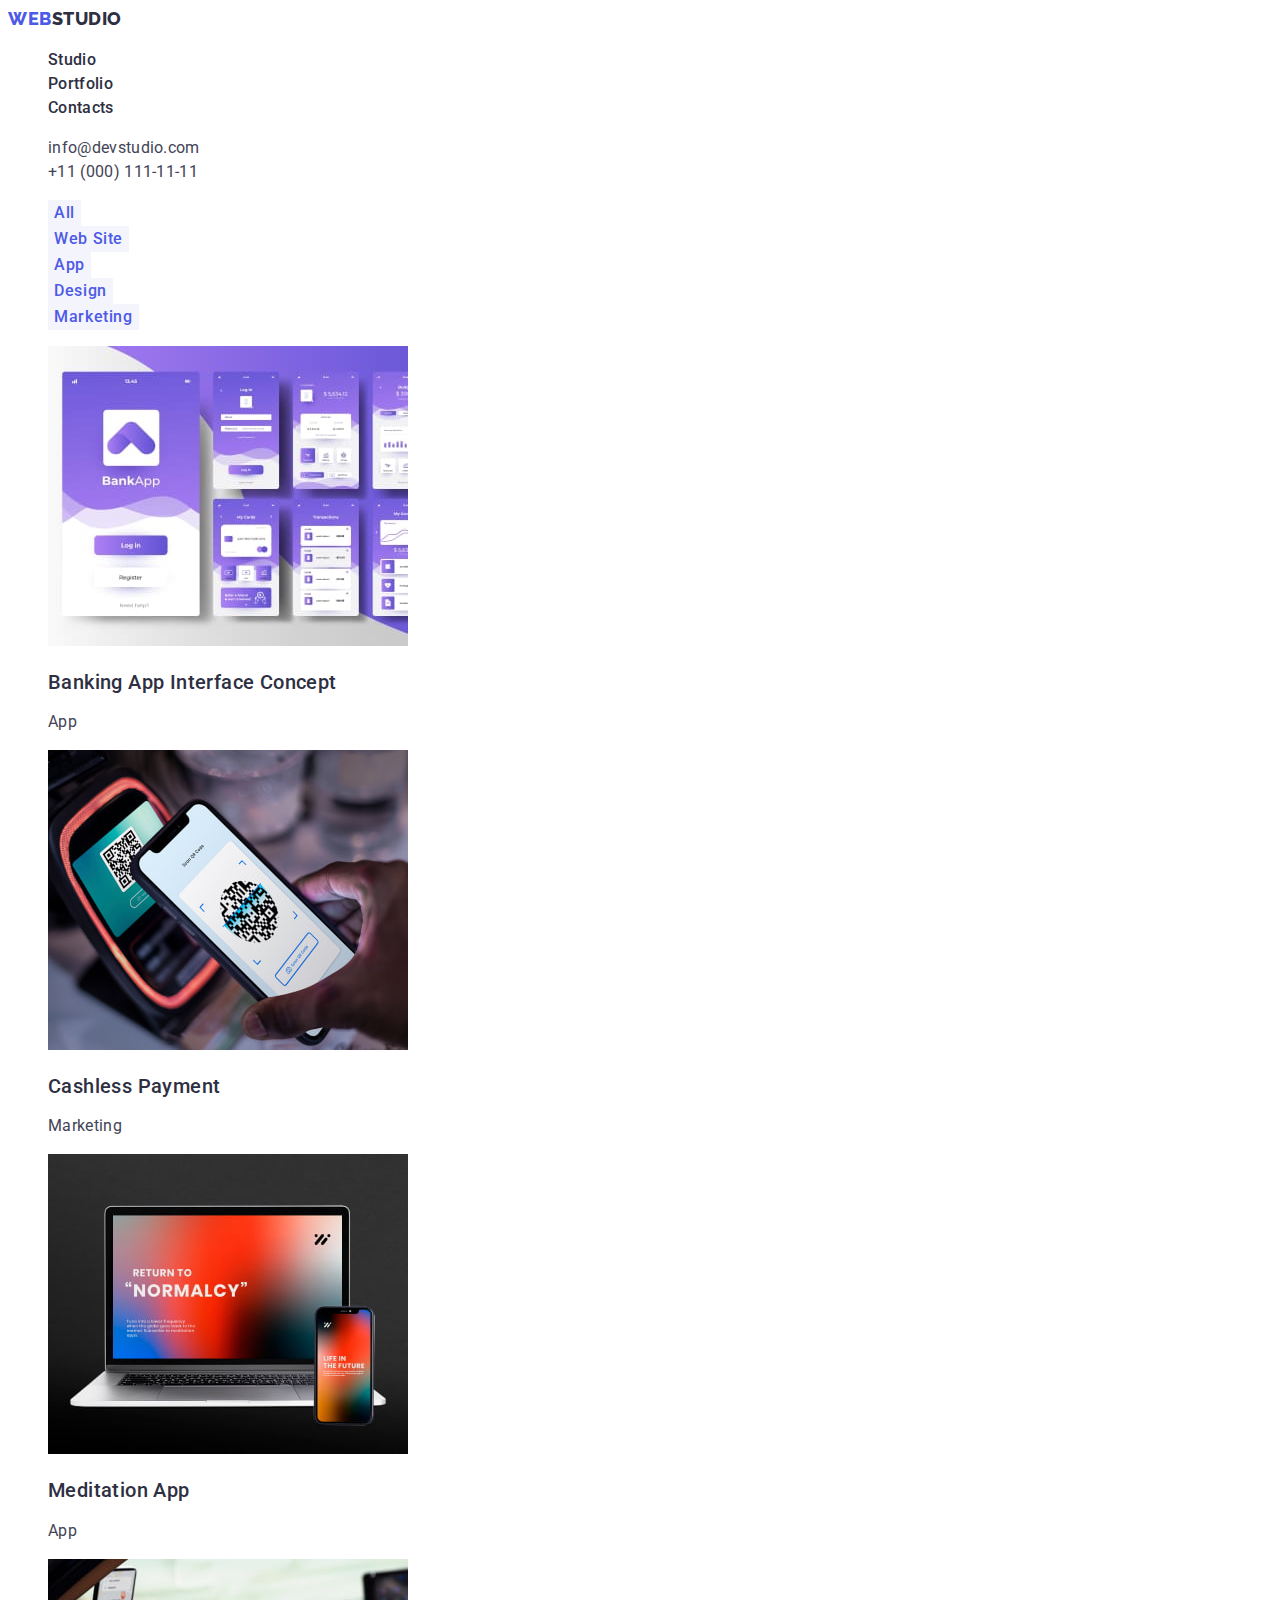
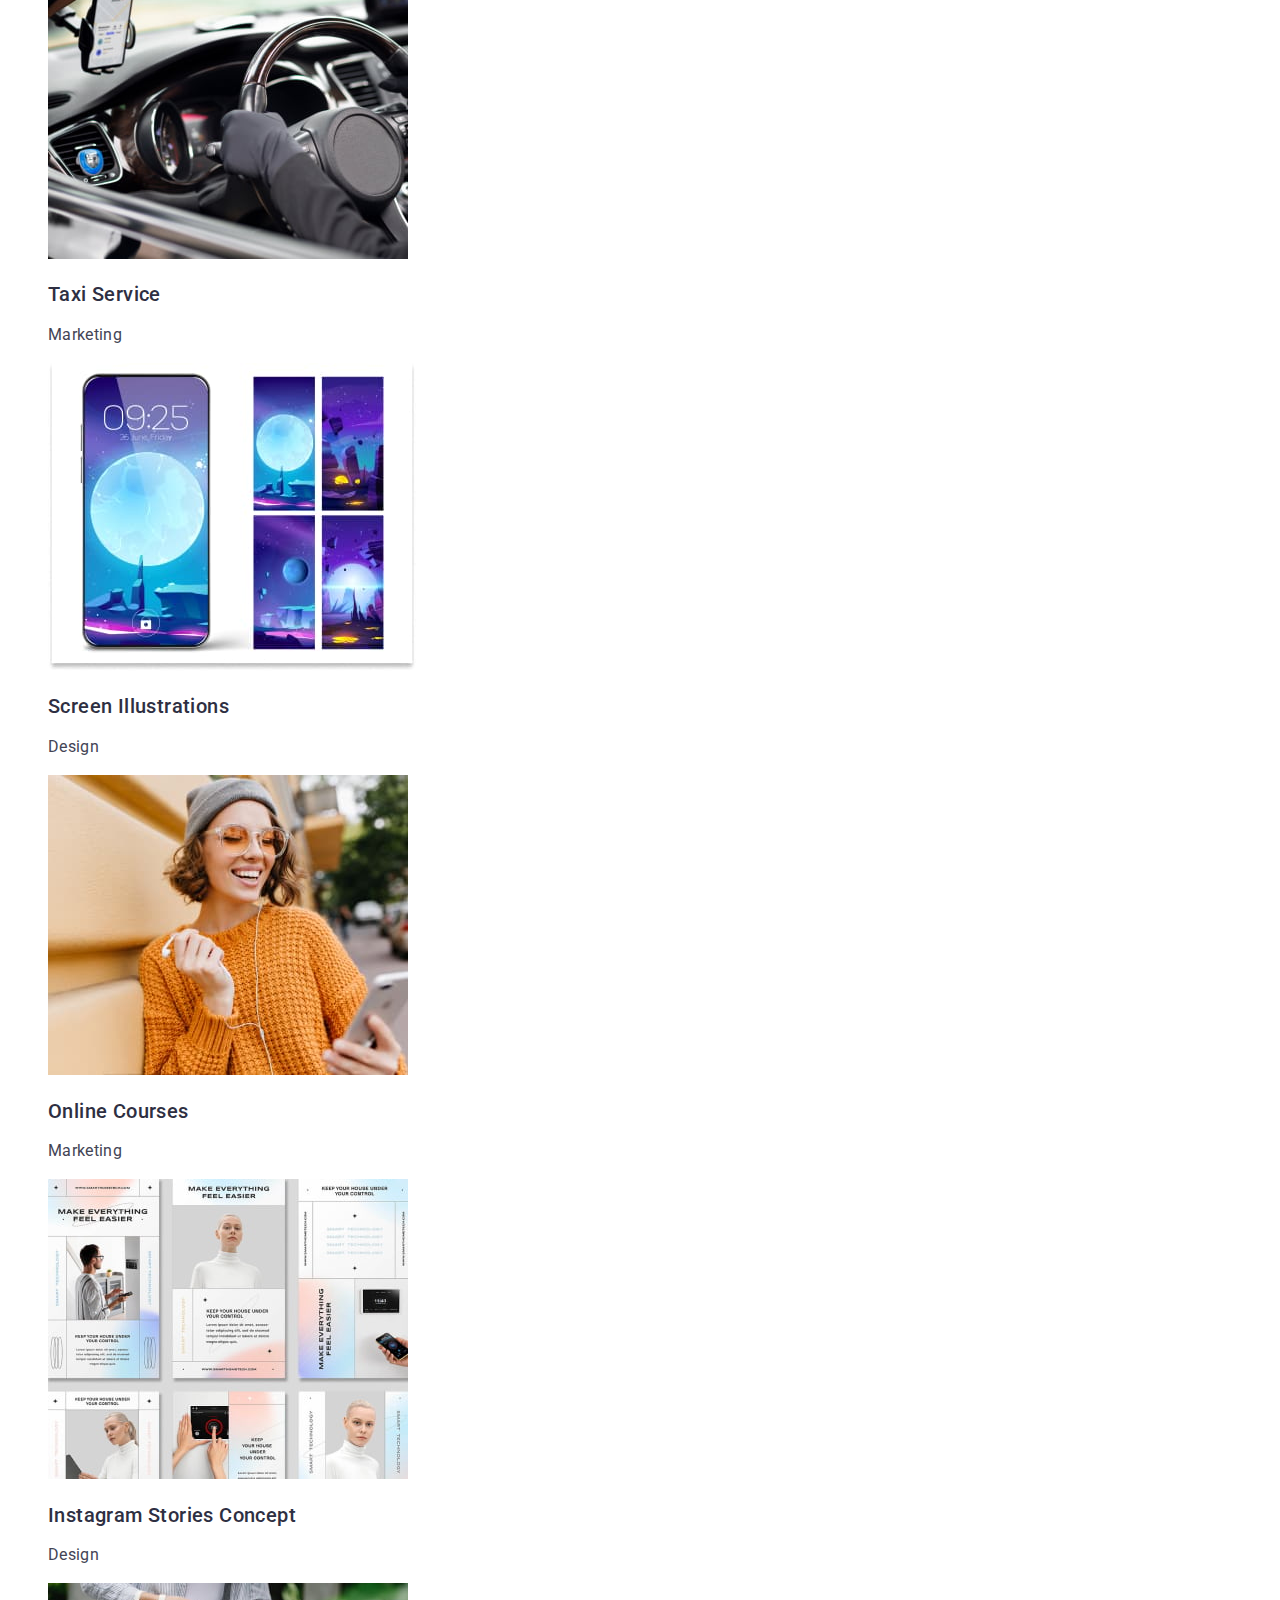
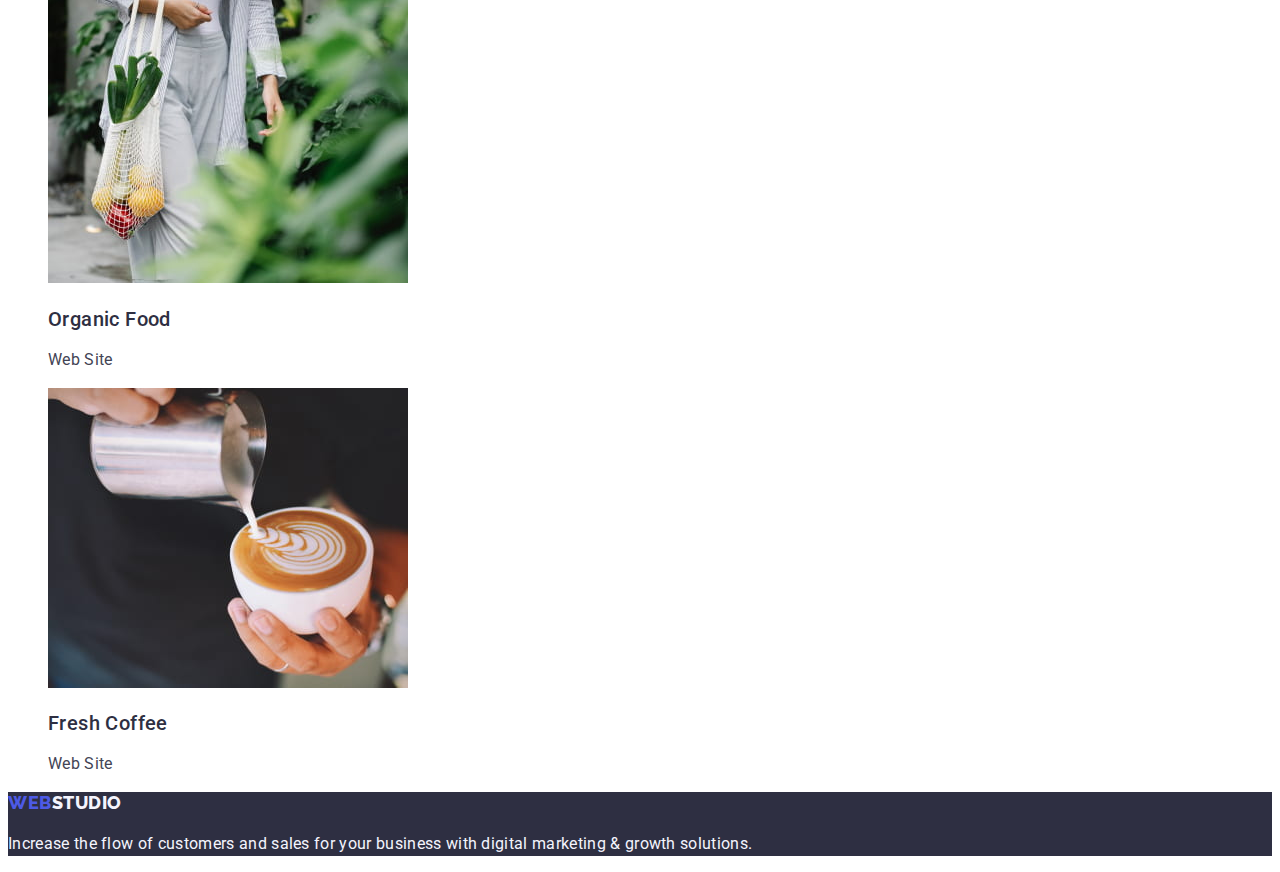
==== portfolio.html @ 9d2b3559 "Initial commit" ====
<!DOCTYPE html>
<html lang="en">
  <head>
    <meta charset="UTF-8" />
    <meta http-equiv="X-UA-Compatible" content="IE=edge" />
    <meta name="viewport" content="width=device-width, initial-scale=1.0" />
    <title>Portfolio</title>
    <link rel="preconnect" href="https://fonts.googleapis.com" />
    <link rel="preconnect" href="https://fonts.gstatic.com" crossorigin />
    <link
      href="https://fonts.googleapis.com/css2?family=Raleway:wght@800&family=Roboto:wght@400;500;700&display=swap"
      rel="stylesheet"
    />
    <link rel="stylesheet" href="./css/styles.css" />
  </head>
  <body>
    <!-- header and navigation -->
    <header class="page-header">
      <nav>
        <a href="./index.html" class="logo link"
          >Web<span class="logo-studio">Studio</span></a
        >
        <ul class="site-nav list">
          <li><a href="./index.html" class="link">Studio</a></li>
          <li><a href="./portfolio.html" class="link">Portfolio</a></li>
          <li><a href="" class="link">Contacts</a></li>
        </ul>
      </nav>
      <address class="header-address">
        <ul class="auth-nav list link">
          <li>
            <a href="mailto:info@devstudio.com" class="contacts link"
              >info@devstudio.com</a
            >
          </li>
          <li>
            <a href="tel:+110001111111" class="contacts link"
              >+11 (000) 111-11-11</a
            >
          </li>
        </ul>
      </address>
    </header>
    <!-- main content-->
    <main>
      <section class="work">
        <h1 class="work-title" hidden>Our work</h1>
        <ul class="list">
          <li><button type="button" class="btn">All</button></li>
          <li><button type="button" class="btn">Web Site</button></li>
          <li><button type="button" class="btn">App</button></li>
          <li><button type="button" class="btn">Design</button></li>
          <li><button type="button" class="btn">Marketing</button></li>
        </ul>
        <ul class="list">
          <li>
            <a href="" class="link"
              ><img
                src="./images/filter-maket/img-5.jpg"
                alt="Banking App Interface Concept"
              />
              <h2 class="title">Banking App Interface Concept</h2>
              <p class="text">App</p>
            </a>
          </li>
          <li>
            <a href="" class="link"
              ><img
                src="./images/filter-maket/img-6.jpg"
                alt="Cashless Payment"
              />
              <h2 class="title">Cashless Payment</h2>
              <p class="text">Marketing</p>
            </a>
          </li>

          <li>
            <a href="" class="link"
              ><img
                src="./images/filter-maket/img-7.jpg"
                alt="Meditation App"
              />
              <h2 class="title">Meditation App</h2>
              <p class="text">App</p></a
            >
          </li>
          <li>
            <a href="" class="link"
              ><img src="./images/filter-maket/img-8.jpg" alt="Taxi Service" />
              <h2 class="title">Taxi Service</h2>
              <p class="text">Marketing</p></a
            >
          </li>
          <li>
            <a href="" class="link"
              ><img
                src="./images/filter-maket/img-9.jpg"
                alt="Screen Illustrations"
              />
              <h2 class="title">Screen Illustrations</h2>
              <p class="text">Design</p></a
            >
          </li>
          <li>
            <a href="" class="link"
              ><img
                src="./images/filter-maket/img-10.jpg"
                alt="Online Courses"
              />
              <h2 class="title">Online Courses</h2>
              <p class="text">Marketing</p>
            </a>
          </li>

          <li>
            <a href="" class="link"
              ><img
                src="./images/filter-maket/img-11.jpg"
                alt="Instagram Stories Concept"
              />
              <h2 class="title">Instagram Stories Concept</h2>
              <p class="text">Design</p></a
            >
          </li>
          <li>
            <a href="" class="link"
              ><img src="./images/filter-maket/img-12.jpg" alt="Organic Food" />
              <h2 class="title">Organic Food</h2>
              <p class="text">Web Site</p></a
            >
          </li>
          <li>
            <a href="" class="link"
              ><img src="./images/filter-maket/img-13.jpg" alt="Fresh Coffee" />

              <h2 class="title">Fresh Coffee</h2>
              <p class="text">Web Site</p></a
            >
          </li>
        </ul>
      </section>
    </main>
    <!-- Footer -->
    <footer class="footer">
      <a href="./index.html" class="footer-logo logo link"
        >Web<span class="logo-studio">Studio</span></a
      >
      <p>
        Increase the flow of customers and sales for your business with digital
        marketing & growth solutions.
      </p>
    </footer>
  </body>
</html>
---- css/styles.css ----
:root {
  --primari-text-color: #434455;
  --title-text-color: #2e2f42;
  --accent-color: #4d5ae5;
  --hover-color: #404bbf;
  --hero-text-color: #ffffff;
  --section-our-team-color: #f4f4fd;
  --footer-text-color: #f4f4fd;
  --button-color: #e7e9fc;
}
body {
  color: var(--primari-text-color);
  background-color: var(--hero-text-color);
  font-family: "Roboto", sans-serif;
  font-weight: 400;
  font-size: 16px;
  line-height: 1.5;
  letter-spacing: 0.02em;
}
.list {
  list-style: none;
}
.link {
  text-decoration: none;
}
/* Logo */
.logo {
  color: var(--accent-color);
  font-family: Raleway, sans-serif;
  font-weight: 800;
  font-size: 18px;
  line-height: 1.17;
  letter-spacing: 0.03em;
  text-transform: uppercase;
  text-decoration: none;
}
.logo-studio {
  color: var(--title-text-color);
}

/* site navigation */
.site-nav .link {
  color: var(--title-text-color);
  font-weight: 500;
}
/* .link.active-page {
  color: var(--accent-color);
} */

.site-nav .link:hover,
.site-nav .link:focus,
.auth-nav .contacts:hover,
.auth-nav .contacts:focus {
  color: var(--hover-color);
}
/* contacts */

.header-address {
  font-style: normal;
}

.auth-nav .contacts {
  color: var(--primari-text-color);
}
/* hero setion */
.hero {
  background-color: var(--title-text-color);
}
.hero-title {
  color: var(--hero-text-color);
  font-weight: 700;
  font-size: 56px;
  line-height: 1.07;
  text-align: center;
  letter-spacing: 0.02em;
}
/* button */
.but {
  color: var(--hero-text-color);
  background-color: var(--accent-color);
  font-family: inherit;
  font-weight: 500;
  font-size: 16px;
  line-height: 1.5;
  letter-spacing: 0.04em;
  cursor: pointer;
}
.but:hover,
.but:focus {
  background-color: var(--hover-color);
}
/* section */
.section-title,
.title {
  color: var(--title-text-color);
}
.section-title {
  font-weight: 700;
  font-size: 36px;
  line-height: 1.11;
  text-align: center;
  letter-spacing: 0.02em;
  text-transform: capitalize;
}
.title {
  font-weight: 500;
  font-size: 20px;
  line-height: 1.2;
  letter-spacing: 0.02em;
}
/* section our-team*/
.our-team {
  background-color: var(--section-our-team-color);
}
.card-item {
  background-color: var(--hero-text-color);
}

/* footer */
.footer {
  background-color: var(--title-text-color);
  color: var(--section-our-team-color);
}

.footer-logo .logo-studio {
  color: var(--section-our-team-color);
}

/* portfolio */
.btn {
  color: var(--accent-color);
  background-color: var(--footer-text-color);
  font-family: inherit;
  font-weight: 500;
  font-size: 16px;
  line-height: 1.5;
  letter-spacing: 0.04em;
  cursor: pointer;
  border: none;
}
.btn:hover,
.btn:focus {
  color: var(--hero-text-color);
  background-color: var(--hover-color);
}
.text {
  color: var(--primari-text-color);
}
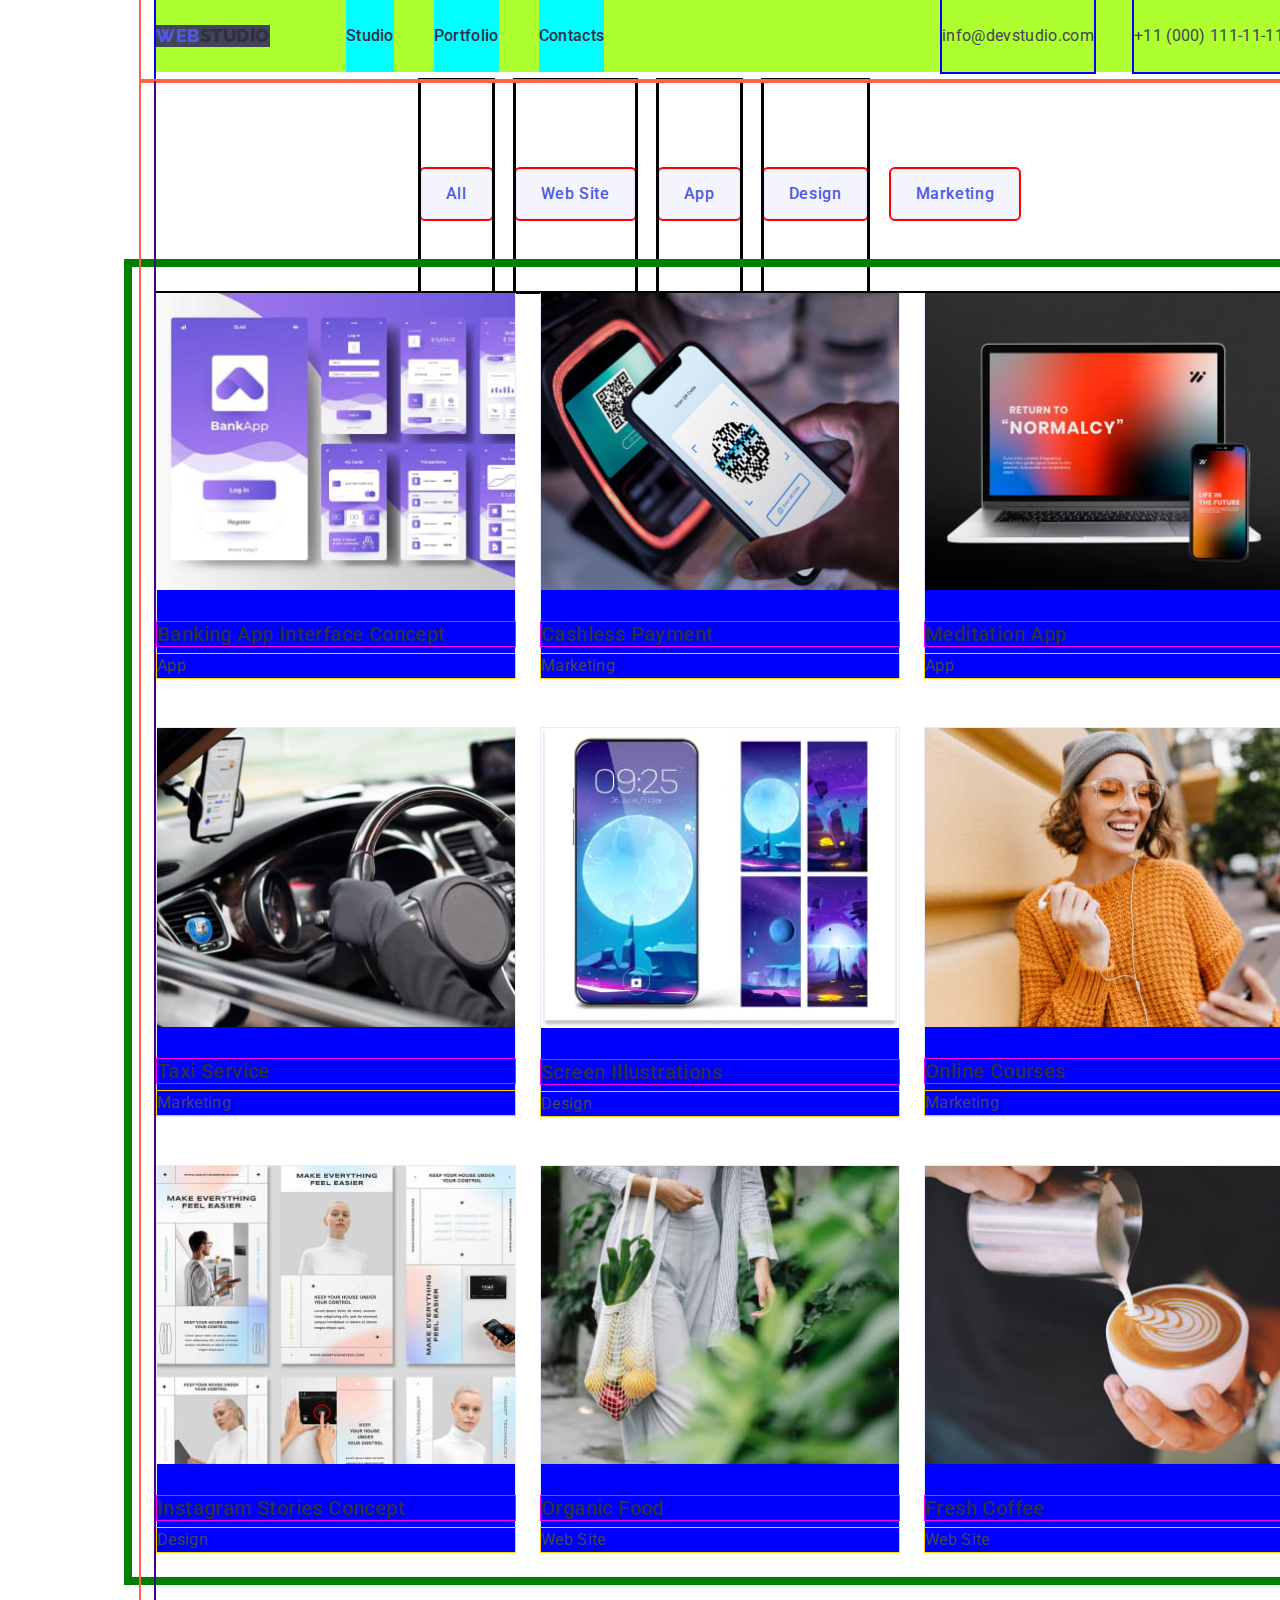
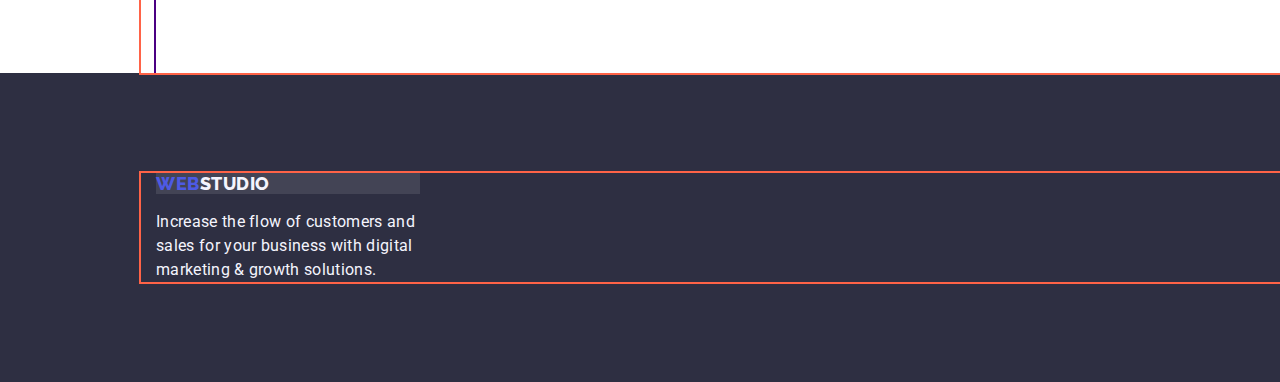
==== commit 137f2e8a: "dz3-outline-color" ====
--- a/portfolio.html
+++ b/portfolio.html
@@ -4,7 +4,12 @@
     <meta charset="UTF-8" />
     <meta http-equiv="X-UA-Compatible" content="IE=edge" />
     <meta name="viewport" content="width=device-width, initial-scale=1.0" />
-    <title>Portfolio</title>
+    <title>Webstudio</title>
+
+    <link
+      rel="stylesheet"
+      href="https://cdnjs.cloudflare.com/ajax/libs/modern-normalize/1.1.0/modern-normalize.min.css"
+    />
     <link rel="preconnect" href="https://fonts.googleapis.com" />
     <link rel="preconnect" href="https://fonts.gstatic.com" crossorigin />
     <link
@@ -14,141 +19,200 @@
     <link rel="stylesheet" href="./css/styles.css" />
   </head>
   <body>
-    <!-- header and navigation -->
-    <header class="page-header">
-      <nav>
-        <a href="./index.html" class="logo link"
-          >Web<span class="logo-studio">Studio</span></a
-        >
-        <ul class="site-nav list">
-          <li><a href="./index.html" class="link">Studio</a></li>
-          <li><a href="./portfolio.html" class="link">Portfolio</a></li>
-          <li><a href="" class="link">Contacts</a></li>
-        </ul>
-      </nav>
-      <address class="header-address">
-        <ul class="auth-nav list link">
-          <li>
-            <a href="mailto:info@devstudio.com" class="contacts link"
-              >info@devstudio.com</a
+    <div class="wrapper">
+      <div class="container">
+        <!-- header and navigation -->
+        <header class="page-header">
+          <div class="header-string">
+            <nav class="header-nav">
+              <a href="./index.html" class="logo link"
+                >Web<span class="logo-studio">Studio</span></a
+              >
+
+              <ul class="site-nav list">
+                <li class="address-item">
+                  <a href="./index.html" class="link">Studio</a>
+                </li>
+                <li class="address-item">
+                  <a href="./portfolio.html" class="link">Portfolio</a>
+                </li>
+                <li class="address-item">
+                  <a href="" class="link">Contacts</a>
+                </li>
+              </ul>
+            </nav>
+
+            <address class="header-address">
+              <ul class="auth-nav list link">
+                <li class="address-item">
+                  <a href="mailto:info@devstudio.com" class="contacts link"
+                    >info@devstudio.com</a
+                  >
+                </li>
+                <li class="address-item">
+                  <a href="tel:+110001111111" class="contacts link"
+                    >+11 (000) 111-11-11</a
+                  >
+                </li>
+              </ul>
+            </address>
+          </div>
+        </header>
+      </div>
+      <!-- main content-->
+      <main>
+        <div class="container">
+          <section class="work">
+            <h1 class="work-title" hidden>Our work</h1>
+
+            <ul class="list work-btn">
+              <li class="btn-item">
+                <button type="button" class="btn">All</button>
+              </li>
+              <li class="btn-item">
+                <button type="button" class="btn">Web Site</button>
+              </li>
+              <li class="btn-item">
+                <button type="button" class="btn">App</button>
+              </li>
+              <li class="btn-item">
+                <button type="button" class="btn">Design</button>
+              </li>
+              <li class="btn-item">
+                <button type="button" class="btn">Marketing</button>
+              </li>
+            </ul>
+
+            <ul class="list work-list">
+              <li class="project-card">
+                <a href="" class="link"
+                  ><img
+                    src="./images/filter-maket/img-5.jpg"
+                    alt="Banking App Interface Concept"
+                    width="360"
+                    class="all-img"
+                  />
+                  <h2 class="title">Banking App Interface Concept</h2>
+                  <p class="text">App</p>
+                </a>
+              </li>
+              <li class="project-card">
+                <a href="" class="link"
+                  ><img
+                    src="./images/filter-maket/img-6.jpg"
+                    alt="Cashless Payment"
+                    width="360"
+                    class="all-img"
+                  />
+                  <h2 class="title">Cashless Payment</h2>
+                  <p class="text">Marketing</p>
+                </a>
+              </li>
+
+              <li class="project-card">
+                <a href="" class="link"
+                  ><img
+                    src="./images/filter-maket/img-7.jpg"
+                    alt="Meditation App"
+                    width="360"
+                    class="all-img"
+                  />
+                  <h2 class="title">Meditation App</h2>
+                  <p class="text">App</p></a
+                >
+              </li>
+              <li class="project-card">
+                <a href="" class="link"
+                  ><img
+                    src="./images/filter-maket/img-8.jpg"
+                    alt="Taxi Service"
+                    width="360"
+                    class="all-img"
+                  />
+                  <h2 class="title">Taxi Service</h2>
+                  <p class="text">Marketing</p></a
+                >
+              </li>
+              <li class="project-card">
+                <a href="" class="link"
+                  ><img
+                    src="./images/filter-maket/img-9.jpg"
+                    alt="Screen Illustrations"
+                    width="360"
+                    class="all-img"
+                  />
+                  <h2 class="title">Screen Illustrations</h2>
+                  <p class="text">Design</p></a
+                >
+              </li>
+              <li class="project-card">
+                <a href="" class="link"
+                  ><img
+                    src="./images/filter-maket/img-10.jpg"
+                    alt="Online Courses"
+                    width="360"
+                    class="all-img"
+                  />
+                  <h2 class="title">Online Courses</h2>
+                  <p class="text">Marketing</p>
+                </a>
+              </li>
+
+              <li class="project-card">
+                <a href="" class="link"
+                  ><img
+                    src="./images/filter-maket/img-11.jpg"
+                    alt="Instagram Stories Concept"
+                    width="360"
+                    class="all-img"
+                  />
+                  <h2 class="title">Instagram Stories Concept</h2>
+                  <p class="text">Design</p></a
+                >
+              </li>
+              <li class="project-card">
+                <a href="" class="link"
+                  ><img
+                    src="./images/filter-maket/img-12.jpg"
+                    alt="Organic Food"
+                    width="360"
+                    class="all-img"
+                  />
+                  <h2 class="title">Organic Food</h2>
+                  <p class="text">Web Site</p></a
+                >
+              </li>
+              <li class="project-card">
+                <a href="" class="link"
+                  ><img
+                    src="./images/filter-maket/img-13.jpg"
+                    alt="Fresh Coffee"
+                    width="360"
+                    class="all-img"
+                  />
+
+                  <h2 class="title">Fresh Coffee</h2>
+                  <p class="text">Web Site</p></a
+                >
+              </li>
+            </ul>
+          </section>
+        </div>
+      </main>
+      <!-- Footer -->
+      <footer class="footer">
+        <div class="container">
+          <div class="footer-content">
+            <a href="./index.html" class="footer-logo logo link"
+              >Web<span class="logo-studio">Studio</span></a
             >
-          </li>
-          <li>
-            <a href="tel:+110001111111" class="contacts link"
-              >+11 (000) 111-11-11</a
-            >
-          </li>
-        </ul>
-      </address>
-    </header>
-    <!-- main content-->
-    <main>
-      <section class="work">
-        <h1 class="work-title" hidden>Our work</h1>
-        <ul class="list">
-          <li><button type="button" class="btn">All</button></li>
-          <li><button type="button" class="btn">Web Site</button></li>
-          <li><button type="button" class="btn">App</button></li>
-          <li><button type="button" class="btn">Design</button></li>
-          <li><button type="button" class="btn">Marketing</button></li>
-        </ul>
-        <ul class="list">
-          <li>
-            <a href="" class="link"
-              ><img
-                src="./images/filter-maket/img-5.jpg"
-                alt="Banking App Interface Concept"
-              />
-              <h2 class="title">Banking App Interface Concept</h2>
-              <p class="text">App</p>
-            </a>
-          </li>
-          <li>
-            <a href="" class="link"
-              ><img
-                src="./images/filter-maket/img-6.jpg"
-                alt="Cashless Payment"
-              />
-              <h2 class="title">Cashless Payment</h2>
-              <p class="text">Marketing</p>
-            </a>
-          </li>
-
-          <li>
-            <a href="" class="link"
-              ><img
-                src="./images/filter-maket/img-7.jpg"
-                alt="Meditation App"
-              />
-              <h2 class="title">Meditation App</h2>
-              <p class="text">App</p></a
-            >
-          </li>
-          <li>
-            <a href="" class="link"
-              ><img src="./images/filter-maket/img-8.jpg" alt="Taxi Service" />
-              <h2 class="title">Taxi Service</h2>
-              <p class="text">Marketing</p></a
-            >
-          </li>
-          <li>
-            <a href="" class="link"
-              ><img
-                src="./images/filter-maket/img-9.jpg"
-                alt="Screen Illustrations"
-              />
-              <h2 class="title">Screen Illustrations</h2>
-              <p class="text">Design</p></a
-            >
-          </li>
-          <li>
-            <a href="" class="link"
-              ><img
-                src="./images/filter-maket/img-10.jpg"
-                alt="Online Courses"
-              />
-              <h2 class="title">Online Courses</h2>
-              <p class="text">Marketing</p>
-            </a>
-          </li>
-
-          <li>
-            <a href="" class="link"
-              ><img
-                src="./images/filter-maket/img-11.jpg"
-                alt="Instagram Stories Concept"
-              />
-              <h2 class="title">Instagram Stories Concept</h2>
-              <p class="text">Design</p></a
-            >
-          </li>
-          <li>
-            <a href="" class="link"
-              ><img src="./images/filter-maket/img-12.jpg" alt="Organic Food" />
-              <h2 class="title">Organic Food</h2>
-              <p class="text">Web Site</p></a
-            >
-          </li>
-          <li>
-            <a href="" class="link"
-              ><img src="./images/filter-maket/img-13.jpg" alt="Fresh Coffee" />
-
-              <h2 class="title">Fresh Coffee</h2>
-              <p class="text">Web Site</p></a
-            >
-          </li>
-        </ul>
-      </section>
-    </main>
-    <!-- Footer -->
-    <footer class="footer">
-      <a href="./index.html" class="footer-logo logo link"
-        >Web<span class="logo-studio">Studio</span></a
-      >
-      <p>
-        Increase the flow of customers and sales for your business with digital
-        marketing & growth solutions.
-      </p>
-    </footer>
+            <p class="content">
+              Increase the flow of customers and sales for your business with
+              digital marketing & growth solutions.
+            </p>
+          </div>
+        </div>
+      </footer>
+    </div>
   </body>
 </html>
--- a/css/styles.css
+++ b/css/styles.css
@@ -7,8 +7,18 @@
   --section-our-team-color: #f4f4fd;
   --footer-text-color: #f4f4fd;
   --button-color: #e7e9fc;
+  --hero-padding: 188px;
+  --btn-padding: 88px;
+  --section-padding: 120px;
+  --btn-padding-botoom: 72px;
+  --sections-title-margen: 72px;
+  --title-margen: 32px;
+  --title-margen-bottom: 8px;
+  --card-set-gap: 24px;
+  --footer-padding-work: 120px;
 }
 body {
+  /* width: 1440px; */
   color: var(--primari-text-color);
   background-color: var(--hero-text-color);
   font-family: "Roboto", sans-serif;
@@ -17,14 +27,73 @@
   line-height: 1.5;
   letter-spacing: 0.02em;
 }
+.wrapper {
+  width: 1440px;
+  margin-left: auto;
+  margin-right: auto;
+}
+
+.container {
+  /* display: flex;
+  align-items: center; */
+  margin-left: auto;
+  margin-right: auto;
+  padding-left: 15px;
+  padding-right: 15px;
+  width: 1158px;
+  outline: 2px solid tomato;
+}
+h1,
+h2,
+h3,
+p {
+  margin: 0;
+  padding: 0;
+}
+
 .list {
   list-style: none;
+  margin: 0;
+  padding: 0;
 }
 .link {
   text-decoration: none;
-}
+  margin: 0;
+}
+/**
+  |============================
+  | page-haeder
+  |============================
+*/
+.page-header {
+  /* margin-bottom: 8px; */
+  padding-bottom: 8px;
+  border-bottom: 1px solid #e7e9fc;
+  outline: 2px solid blue;
+}
+
+.header-string {
+  display: flex;
+  align-items: center;
+
+  background-color: greenyellow;
+}
+.header-nav {
+  display: flex;
+  align-items: center;
+}
+
 /* Logo */
+
 .logo {
+  display: block;
+  /* padding-top: 24px;
+  padding-bottom: 24px; */
+
+  /* padding-left: 156px; */
+
+  /* width: 115px; */
+
   color: var(--accent-color);
   font-family: Raleway, sans-serif;
   font-weight: 800;
@@ -33,16 +102,29 @@
   letter-spacing: 0.03em;
   text-transform: uppercase;
   text-decoration: none;
+
+  background: #434455;
 }
 .logo-studio {
   color: var(--title-text-color);
 }
 
 /* site navigation */
+
+.site-nav {
+  display: flex;
+  margin-left: 76px;
+}
+
 .site-nav .link {
+  display: block;
+  padding-top: 24px;
+  padding-bottom: 24px;
   color: var(--title-text-color);
   font-weight: 500;
-}
+  background-color: aqua;
+}
+
 /* .link.active-page {
   color: var(--accent-color);
 } */
@@ -57,25 +139,63 @@
 
 .header-address {
   font-style: normal;
+  margin-left: auto;
+}
+.auth-nav {
+  display: flex;
+}
+
+/* .address-item {
+  margin-right: 40px;
+}
+.address-item:last-child {
+  margin-right: 0;
+} */
+
+/* .address-item:not(:last-child) {
+  margin-right: 40px;
+} */
+
+.address-item + .address-item {
+  margin-left: 40px;
 }
 
 .auth-nav .contacts {
+  display: block;
+  padding-top: 24px;
+  padding-bottom: 24px;
   color: var(--primari-text-color);
-}
+  outline: 2px solid blue;
+}
+
 /* hero setion */
 .hero {
+  /* margin-bottom: 112px; */
+  padding-top: var(--hero-padding);
+  padding-bottom: var(--hero-padding);
+
   background-color: var(--title-text-color);
+  text-align: center;
+
+  outline: 4px solid lightblue;
 }
 .hero-title {
+  margin-bottom: 48px;
+
   color: var(--hero-text-color);
   font-weight: 700;
   font-size: 56px;
   line-height: 1.07;
-  text-align: center;
+
   letter-spacing: 0.02em;
 }
 /* button */
 .but {
+  display: inline-block;
+
+  border-radius: 4px;
+  min-width: 169px;
+  padding: 16px 32px;
   color: var(--hero-text-color);
   background-color: var(--accent-color);
   font-family: inherit;
@@ -84,40 +204,98 @@
   line-height: 1.5;
   letter-spacing: 0.04em;
   cursor: pointer;
+  text-align: center;
 }
 .but:hover,
 .but:focus {
   background-color: var(--hover-color);
 }
+
 /* section */
+.section {
+  padding-top: var(--section-padding);
+  padding-bottom: var(--section-padding);
+
+  outline: 3px solid sienna;
+}
+.section-title {
+  margin-bottom: var(--sections-title-margen);
+
+  font-weight: 700;
+  font-size: 36px;
+  line-height: 1.11;
+  text-align: center;
+  letter-spacing: 0.02em;
+  text-transform: capitalize;
+}
+
+.feature-list {
+  display: flex;
+}
+.feature-item {
+  display: block;
+  width: 264px;
+}
+.feature-item + .feature-item {
+  margin-left: 24px;
+}
+/* section What are we doing */
+.projects {
+  display: flex;
+  outline: 2px solid blue;
+}
+.projects-item + .projects-item {
+  margin-left: 24px;
+}
 .section-title,
 .title {
   color: var(--title-text-color);
 }
-.section-title {
-  font-weight: 700;
-  font-size: 36px;
-  line-height: 1.11;
-  text-align: center;
-  letter-spacing: 0.02em;
-  text-transform: capitalize;
-}
+
 .title {
+  margin-top: var(--title-margen);
+  margin-bottom: var(--title-margen-bottom);
+
   font-weight: 500;
   font-size: 20px;
   line-height: 1.2;
   letter-spacing: 0.02em;
-}
+  outline: 1px solid fuchsia;
+}
+
 /* section our-team*/
 .our-team {
   background-color: var(--section-our-team-color);
 }
+
+.card {
+  display: flex;
+}
+
+.card-item:not(:last-child) {
+  margin-right: 24px;
+}
+
 .card-item {
+  display: block;
+  border: 1px solid firebrick;
+  border-radius: 0px 0px 4px 4px;
+
   background-color: var(--hero-text-color);
 }
-
+.text {
+  color: var(--primari-text-color);
+
+  outline: 1px solid gold;
+}
+.text-center {
+  text-align: center;
+}
 /* footer */
 .footer {
+  padding-top: 100px;
+  padding-bottom: 100px;
+
   background-color: var(--title-text-color);
   color: var(--section-our-team-color);
 }
@@ -125,9 +303,43 @@
 .footer-logo .logo-studio {
   color: var(--section-our-team-color);
 }
-
-/* portfolio */
+.footer-content {
+  width: 264px;
+}
+
+.content {
+  margin-top: 16px;
+}
+/**
+  |============================
+  |  portfolio 
+  |============================
+*/
+.work {
+  padding-bottom: var(--footer-padding-work);
+  outline: 2px solid indigo;
+}
+.work-btn {
+  display: flex;
+  /* gap: 30px; */
+  justify-content: center;
+  outline: 2px solid black;
+  /* margin-bottom: 72px; */
+}
+.btn-item:not(:last-child) {
+  margin-right: 24px;
+
+  outline: 3px solid black;
+}
+.btn-item {
+  padding-top: var(--btn-padding);
+  padding-bottom: var(--btn-padding-botoom);
+}
 .btn {
+  display: inline-block;
+  min-width: auto;
+  padding: 12px 24px;
+
   color: var(--accent-color);
   background-color: var(--footer-text-color);
   font-family: inherit;
@@ -136,13 +348,52 @@
   line-height: 1.5;
   letter-spacing: 0.04em;
   cursor: pointer;
-  border: none;
-}
+  text-align: center;
+  border: 1px solid #e7e9fc;
+  border-radius: 4px;
+
+  outline: 2px solid red;
+}
+
 .btn:hover,
 .btn:focus {
   color: var(--hero-text-color);
   background-color: var(--hover-color);
-}
-.text {
-  color: var(--primari-text-color);
-}
+  border: transparent;
+}
+
+.work-list {
+  display: block;
+  display: flex;
+  flex-wrap: wrap;
+
+  margin-left: calc(-1 * var(--card-set-gap));
+  margin-top: calc(-1 * var(--card-set-gap));
+  margin-bottom: calc(-1 * var(--card-set-gap));
+
+  outline: 8px solid green;
+}
+
+.project-card {
+  flex-basis: calc(100% / 3 - var(--card-set-gap));
+  /* width: 360px; */
+  margin-left: var(--card-set-gap);
+  margin-top: var(--card-set-gap);
+  margin-bottom: var(--card-set-gap);
+
+  border: 1px solid #e7e9fc;
+  background-color: blue;
+}
+.project-card {
+}
+
+/* .project-card:not(:last-child) {
+  margin-right: 24px;
+  outline: 3px solid black;
+} */
+
+.all-img {
+  display: block;
+  max-width: 100%;
+  height: auto;
+}
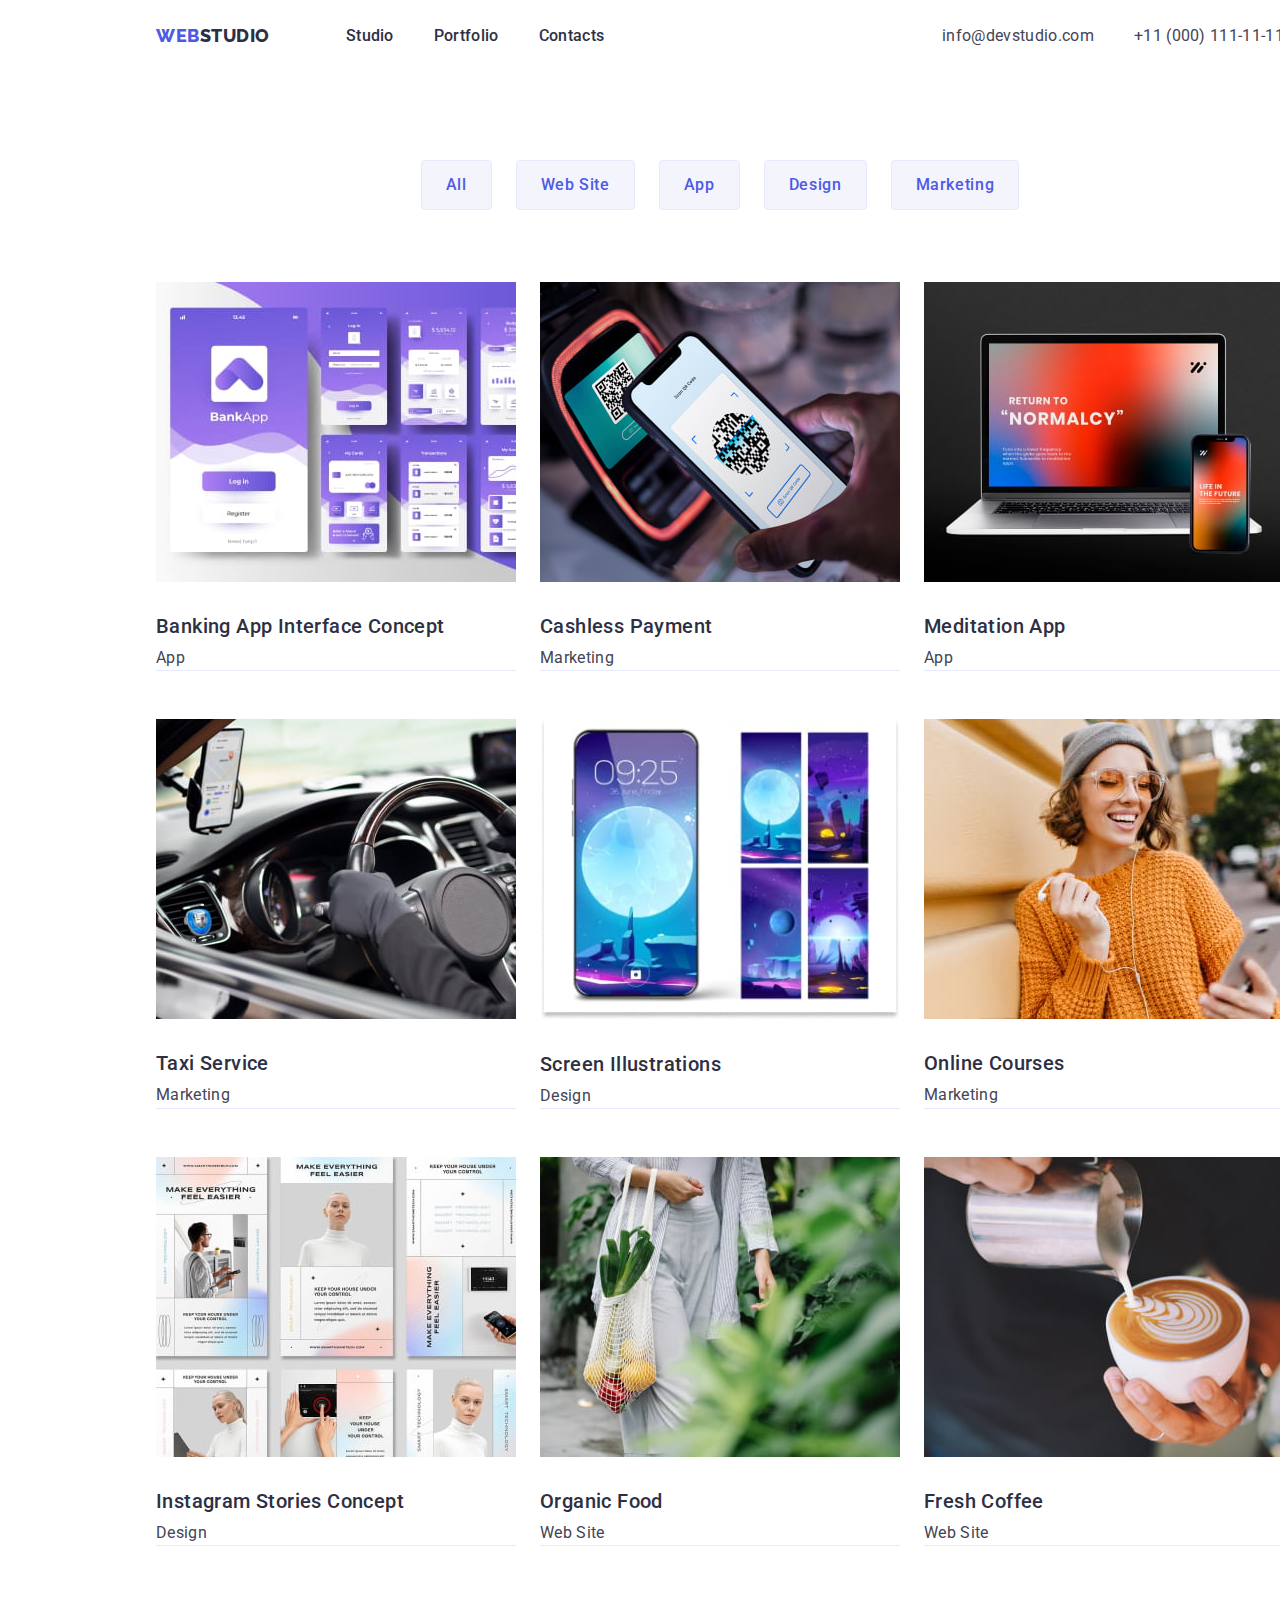
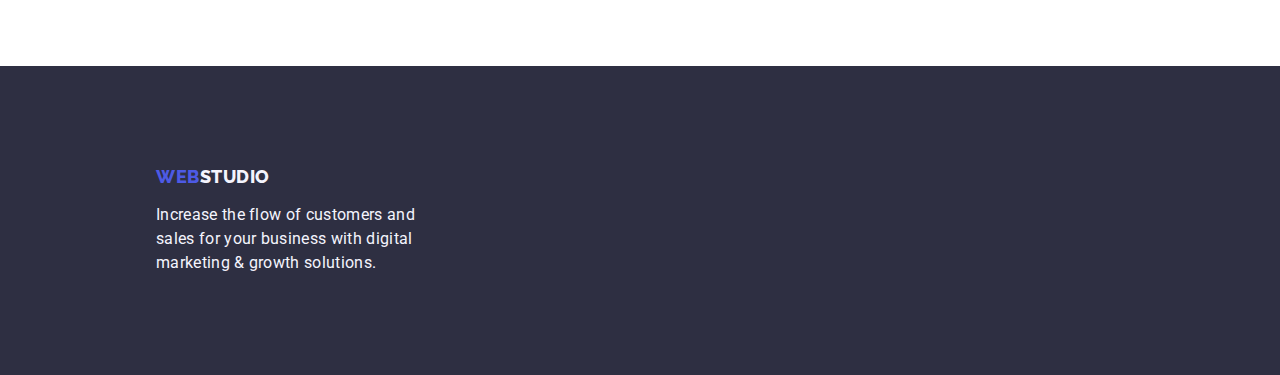
==== commit e14370d6: "dz3 -gggg" ====
--- a/portfolio.html
+++ b/portfolio.html
@@ -19,50 +19,47 @@
     <link rel="stylesheet" href="./css/styles.css" />
   </head>
   <body>
-    <div class="wrapper">
-      <div class="container">
+    
         <!-- header and navigation -->
-        <header class="page-header">
-          <div class="header-string">
-            <nav class="header-nav">
-              <a href="./index.html" class="logo link"
-                >Web<span class="logo-studio">Studio</span></a
+       <div class="container wrap">
+        <nav class="header-nav">
+          <a href="./index.html" class="logo link"
+            >Web<span class="logo-studio">Studio</span></a
+          >
+
+          <ul class="site-nav list">
+            <li class="address-item">
+              <a href="./index.html" class="link">Studio</a>
+            </li>
+            <li class="address-item">
+              <a href="./portfolio.html" class="link">Portfolio</a>
+            </li>
+            <li class="address-item">
+              <a href="" class="link">Contacts</a>
+            </li>
+          </ul>
+        </nav>
+
+        <address class="header-address">
+          <ul class="auth-nav list link">
+            <li class="address-item">
+              <a href="mailto:info@devstudio.com" class="contacts link"
+                >info@devstudio.com</a
               >
-
-              <ul class="site-nav list">
-                <li class="address-item">
-                  <a href="./index.html" class="link">Studio</a>
-                </li>
-                <li class="address-item">
-                  <a href="./portfolio.html" class="link">Portfolio</a>
-                </li>
-                <li class="address-item">
-                  <a href="" class="link">Contacts</a>
-                </li>
-              </ul>
-            </nav>
-
-            <address class="header-address">
-              <ul class="auth-nav list link">
-                <li class="address-item">
-                  <a href="mailto:info@devstudio.com" class="contacts link"
-                    >info@devstudio.com</a
-                  >
-                </li>
-                <li class="address-item">
-                  <a href="tel:+110001111111" class="contacts link"
-                    >+11 (000) 111-11-11</a
-                  >
-                </li>
-              </ul>
-            </address>
-          </div>
-        </header>
+            </li>
+            <li class="address-item">
+              <a href="tel:+110001111111" class="contacts link"
+                >+11 (000) 111-11-11</a
+              >
+            </li>
+          </ul>
+        </address>
       </div>
+    </header>
       <!-- main content-->
       <main>
-        <div class="container">
-          <section class="work">
+                 <section class="work">
+             <div class="container">
             <h1 class="work-title" hidden>Our work</h1>
 
             <ul class="list work-btn">
@@ -196,8 +193,9 @@
                 >
               </li>
             </ul>
+            </div>
           </section>
-        </div>
+        
       </main>
       <!-- Footer -->
       <footer class="footer">
@@ -213,6 +211,5 @@
           </div>
         </div>
       </footer>
-    </div>
-  </body>
+     </body>
 </html>
--- a/css/styles.css
+++ b/css/styles.css
@@ -19,6 +19,10 @@
 }
 body {
   /* width: 1440px; */
+  width: 1440px;
+  margin-left: auto;
+  margin-right: auto;
+
   color: var(--primari-text-color);
   background-color: var(--hero-text-color);
   font-family: "Roboto", sans-serif;
@@ -27,25 +31,25 @@
   line-height: 1.5;
   letter-spacing: 0.02em;
 }
-.wrapper {
-  width: 1440px;
-  margin-left: auto;
-  margin-right: auto;
-}
 
 .container {
-  /* display: flex;
-  align-items: center; */
   margin-left: auto;
   margin-right: auto;
   padding-left: 15px;
   padding-right: 15px;
   width: 1158px;
-  outline: 2px solid tomato;
-}
+
+  /* outline: 2px solid tomato; */
+}
+.wrap {
+  display: flex;
+  align-items: center;
+}
+
 h1,
 h2,
 h3,
+ul,
 p {
   margin: 0;
   padding: 0;
@@ -59,40 +63,35 @@
 .link {
   text-decoration: none;
   margin: 0;
-}
+  padding: 0;
+}
+.all-img {
+  display: block;
+  max-width: 100%;
+  height: auto;
+}
+
 /**
   |============================
   | page-haeder
   |============================
 */
 .page-header {
-  /* margin-bottom: 8px; */
-  padding-bottom: 8px;
   border-bottom: 1px solid #e7e9fc;
-  outline: 2px solid blue;
-}
-
-.header-string {
-  display: flex;
+  /* outline: 2px solid blue; */
+}
+
+.header-nav {
+  display: flex;
+  margin-right: auto;
   align-items: center;
-
-  background-color: greenyellow;
-}
-.header-nav {
-  display: flex;
-  align-items: center;
 }
 
 /* Logo */
 
 .logo {
   display: block;
-  /* padding-top: 24px;
-  padding-bottom: 24px; */
-
-  /* padding-left: 156px; */
-
-  /* width: 115px; */
+  margin-right: 76px;
 
   color: var(--accent-color);
   font-family: Raleway, sans-serif;
@@ -103,7 +102,7 @@
   text-transform: uppercase;
   text-decoration: none;
 
-  background: #434455;
+  /* background: #434455; */
 }
 .logo-studio {
   color: var(--title-text-color);
@@ -113,16 +112,16 @@
 
 .site-nav {
   display: flex;
-  margin-left: 76px;
+  gap: 40px;
 }
 
 .site-nav .link {
   display: block;
   padding-top: 24px;
   padding-bottom: 24px;
+
   color: var(--title-text-color);
   font-weight: 500;
-  background-color: aqua;
 }
 
 /* .link.active-page {
@@ -139,63 +138,57 @@
 
 .header-address {
   font-style: normal;
-  margin-left: auto;
+  /* margin-left: auto; */
 }
 .auth-nav {
   display: flex;
-}
-
-/* .address-item {
-  margin-right: 40px;
-}
-.address-item:last-child {
-  margin-right: 0;
+  gap: 40px;
+}
+
+/* .address-item + .address-item {
+  margin-left: 40px;
 } */
-
-/* .address-item:not(:last-child) {
-  margin-right: 40px;
-} */
-
-.address-item + .address-item {
-  margin-left: 40px;
-}
 
 .auth-nav .contacts {
   display: block;
   padding-top: 24px;
   padding-bottom: 24px;
   color: var(--primari-text-color);
-  outline: 2px solid blue;
+
+  /* outline: 2px solid blue; */
 }
 
 /* hero setion */
 .hero {
-  /* margin-bottom: 112px; */
   padding-top: var(--hero-padding);
   padding-bottom: var(--hero-padding);
 
   background-color: var(--title-text-color);
   text-align: center;
 
-  outline: 4px solid lightblue;
-}
+  /* outline: 4px solid lightblue; */
+}
+
 .hero-title {
-  margin-bottom: 48px;
-
+  max-width: 496px;
+  margin: 0 auto 48px;
   color: var(--hero-text-color);
   font-weight: 700;
   font-size: 56px;
   line-height: 1.07;
-
   letter-spacing: 0.02em;
+
+  /* text-align: center; */
 }
 /* button */
 .but {
-  display: inline-block;
+  display: block;
 
   border-radius: 4px;
   min-width: 169px;
-  padding: 16px 32px;
+  height: 56px;
+  /* padding: 16px 32px; */
+  margin: 0 auto;
   color: var(--hero-text-color);
   background-color: var(--accent-color);
   font-family: inherit;
@@ -205,6 +198,7 @@
   letter-spacing: 0.04em;
   cursor: pointer;
   text-align: center;
+  border: none;
 }
 .but:hover,
 .but:focus {
@@ -216,8 +210,16 @@
   padding-top: var(--section-padding);
   padding-bottom: var(--section-padding);
 
-  outline: 3px solid sienna;
-}
+  /* outline: 3px solid sienna; */
+}
+
+.section-approaches {
+  padding-bottom: 0;
+}
+.section-approaches .title {
+  margin-top: 0;
+}
+
 .section-title {
   margin-bottom: var(--sections-title-margen);
 
@@ -242,7 +244,7 @@
 /* section What are we doing */
 .projects {
   display: flex;
-  outline: 2px solid blue;
+  /* outline: 2px solid blue; */
 }
 .projects-item + .projects-item {
   margin-left: 24px;
@@ -260,7 +262,7 @@
   font-size: 20px;
   line-height: 1.2;
   letter-spacing: 0.02em;
-  outline: 1px solid fuchsia;
+  /* outline: 1px solid fuchsia; */
 }
 
 /* section our-team*/
@@ -278,7 +280,6 @@
 
 .card-item {
   display: block;
-  border: 1px solid firebrick;
   border-radius: 0px 0px 4px 4px;
 
   background-color: var(--hero-text-color);
@@ -286,7 +287,7 @@
 .text {
   color: var(--primari-text-color);
 
-  outline: 1px solid gold;
+  /* outline: 1px solid gold; */
 }
 .text-center {
   text-align: center;
@@ -317,19 +318,19 @@
 */
 .work {
   padding-bottom: var(--footer-padding-work);
-  outline: 2px solid indigo;
+
+  /* outline: 2px solid indigo; */
 }
 .work-btn {
   display: flex;
   /* gap: 30px; */
   justify-content: center;
-  outline: 2px solid black;
-  /* margin-bottom: 72px; */
+  /* outline: 2px solid black; */
 }
 .btn-item:not(:last-child) {
   margin-right: 24px;
 
-  outline: 3px solid black;
+  /* outline: 3px solid black; */
 }
 .btn-item {
   padding-top: var(--btn-padding);
@@ -352,7 +353,7 @@
   border: 1px solid #e7e9fc;
   border-radius: 4px;
 
-  outline: 2px solid red;
+  /* outline: 2px solid red; */
 }
 
 .btn:hover,
@@ -371,7 +372,7 @@
   margin-top: calc(-1 * var(--card-set-gap));
   margin-bottom: calc(-1 * var(--card-set-gap));
 
-  outline: 8px solid green;
+  /* outline: 8px solid green; */
 }
 
 .project-card {
@@ -381,19 +382,16 @@
   margin-top: var(--card-set-gap);
   margin-bottom: var(--card-set-gap);
 
-  border: 1px solid #e7e9fc;
-  background-color: blue;
-}
-.project-card {
-}
-
-/* .project-card:not(:last-child) {
-  margin-right: 24px;
-  outline: 3px solid black;
+  border-bottom: 1px solid #e7e9fc;
+  /* background-color: blue; */
+}
+/* .address-item {
+  margin-right: 40px;
+}
+.address-item:last-child {
+  margin-right: 0;
 } */
 
-.all-img {
-  display: block;
-  max-width: 100%;
-  height: auto;
-}
+/* .address-item:not(:last-child) {
+  margin-right: 40px;
+} */
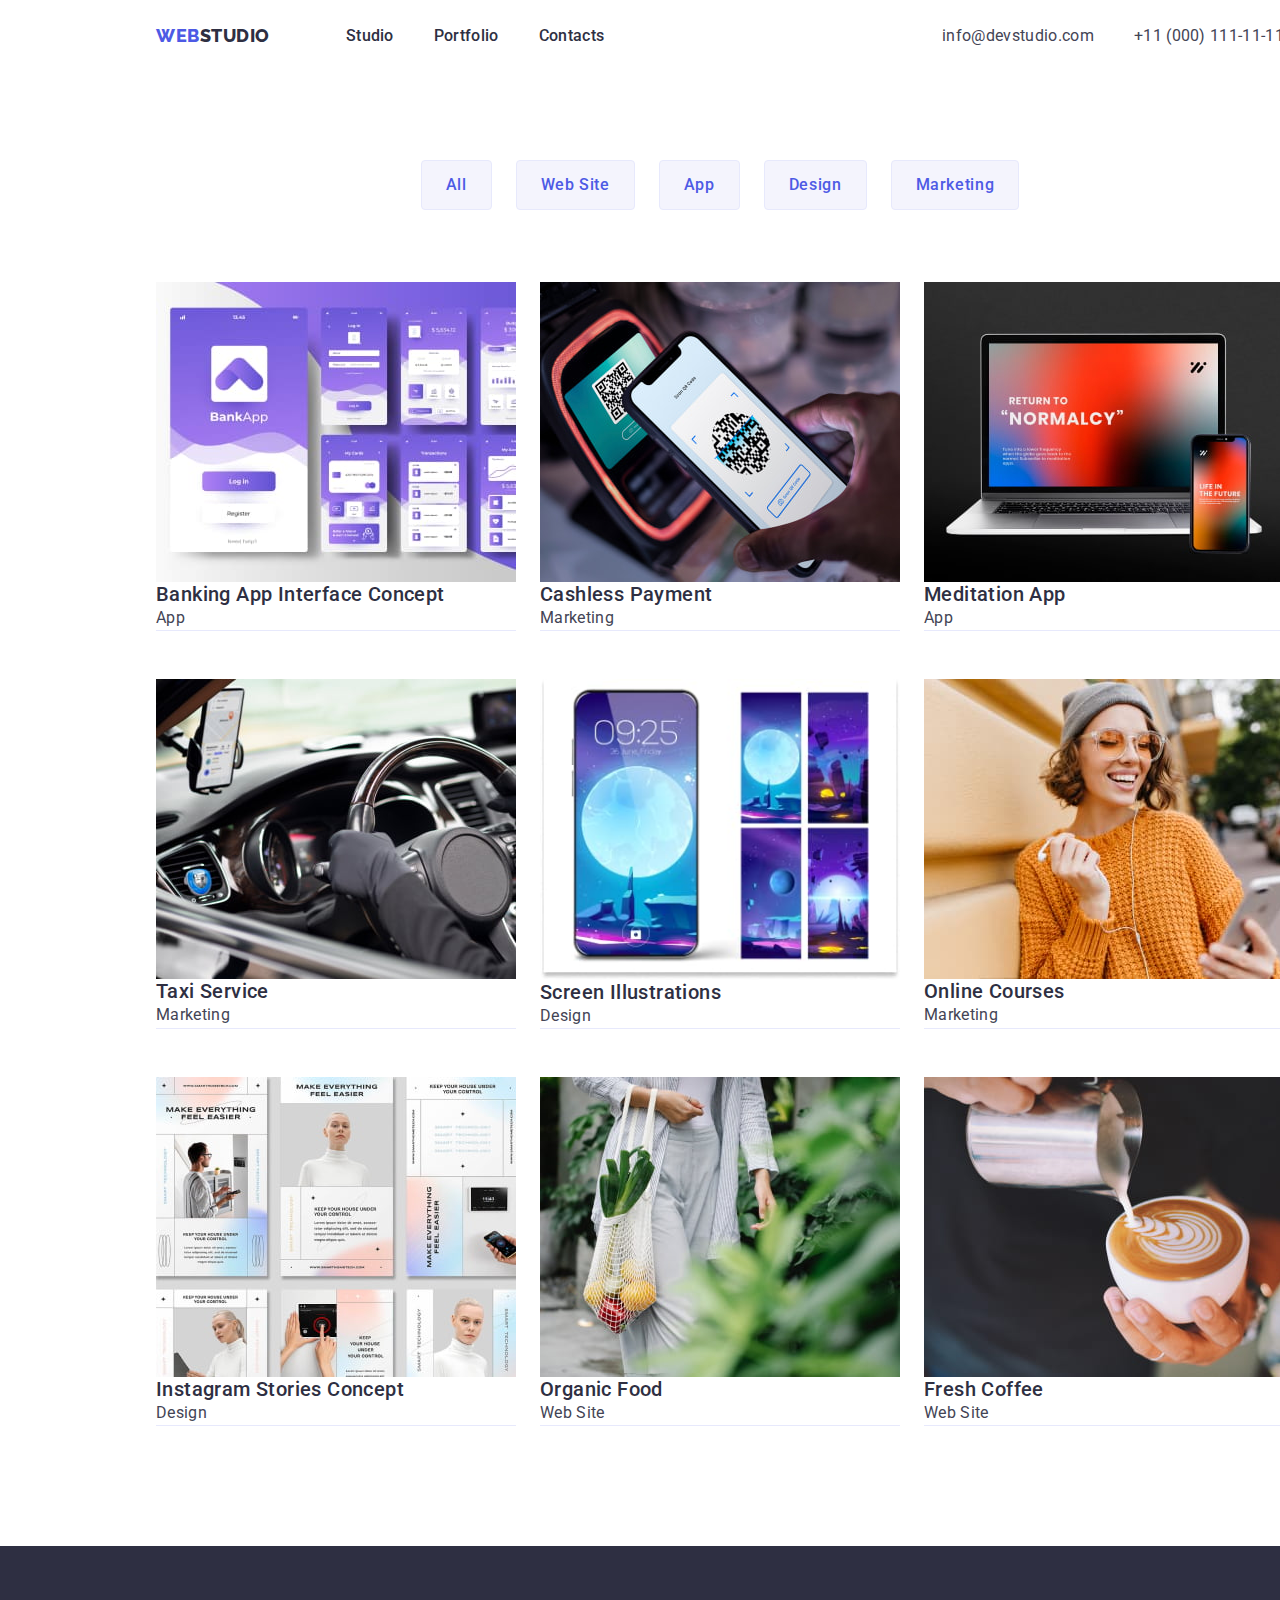
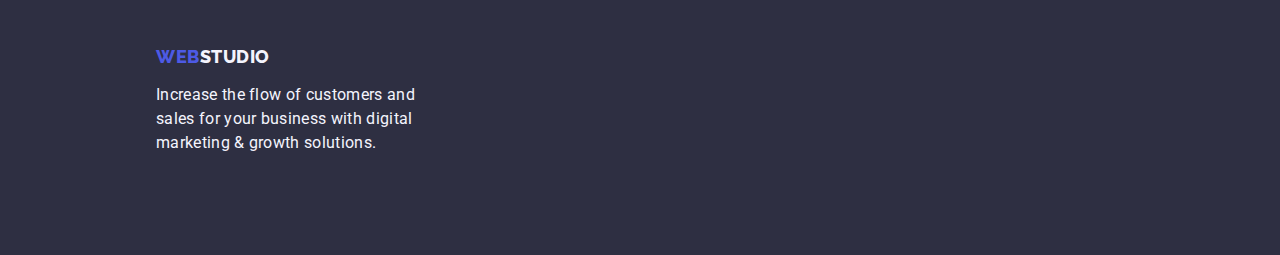
==== commit 42036355: "dz2-change-section3-4-footer" ====
--- a/portfolio.html
+++ b/portfolio.html
@@ -199,17 +199,15 @@
       </main>
       <!-- Footer -->
       <footer class="footer">
-        <div class="container">
-          <div class="footer-content">
-            <a href="./index.html" class="footer-logo logo link"
-              >Web<span class="logo-studio">Studio</span></a
-            >
-            <p class="content">
-              Increase the flow of customers and sales for your business with
-              digital marketing & growth solutions.
-            </p>
-          </div>
-        </div>
-      </footer>
+      <div class="container">
+        <a href="./index.html" class="footer-logo logo link"
+          >Web<span class="logo-studio">Studio</span></a
+        >
+        <p class="content">
+          Increase the flow of customers and sales for your business with
+          digital marketing & growth solutions.
+        </p>
+      </div>
+    </footer>
      </body>
 </html>
--- a/css/styles.css
+++ b/css/styles.css
@@ -207,10 +207,10 @@
 
 /* section */
 .section {
-  padding-top: var(--section-padding);
-  padding-bottom: var(--section-padding);
-
-  /* outline: 3px solid sienna; */
+  /* padding-top: var(--section-padding);
+  padding-bottom: var(--section-padding); */
+
+  padding: 120px 0 120px 0;
 }
 
 .section-approaches {
@@ -233,30 +233,31 @@
 
 .feature-list {
   display: flex;
+  gap: 24px;
 }
 .feature-item {
   display: block;
-  width: 264px;
-}
-.feature-item + .feature-item {
+  /* width: 264px; */
+  width: calc((100% - 72px) / 4);
+}
+/* .feature-item + .feature-item {
   margin-left: 24px;
-}
+} */
+
 /* section What are we doing */
 .projects {
   display: flex;
-  /* outline: 2px solid blue; */
-}
-.projects-item + .projects-item {
-  margin-left: 24px;
-}
+  gap: 24px;
+}
+
 .section-title,
 .title {
   color: var(--title-text-color);
 }
 
 .title {
-  margin-top: var(--title-margen);
-  margin-bottom: var(--title-margen-bottom);
+  /* margin-top: var(--title-margen);
+  margin-bottom: var(--title-margen-bottom); */
 
   font-weight: 500;
   font-size: 20px;
@@ -272,17 +273,21 @@
 
 .card {
   display: flex;
-}
-
-.card-item:not(:last-child) {
+  gap: 24px;
+}
+
+/* .card-item:not(:last-child) {
   margin-right: 24px;
-}
+} */
 
 .card-item {
   display: block;
   border-radius: 0px 0px 4px 4px;
 
   background-color: var(--hero-text-color);
+}
+.card-box {
+  padding: 32px 16px;
 }
 .text {
   color: var(--primari-text-color);
@@ -292,6 +297,7 @@
 .text-center {
   text-align: center;
 }
+
 /* footer */
 .footer {
   padding-top: 100px;
@@ -304,12 +310,10 @@
 .footer-logo .logo-studio {
   color: var(--section-our-team-color);
 }
-.footer-content {
-  width: 264px;
-}
 
 .content {
   margin-top: 16px;
+  max-width: 264px;
 }
 /**
   |============================
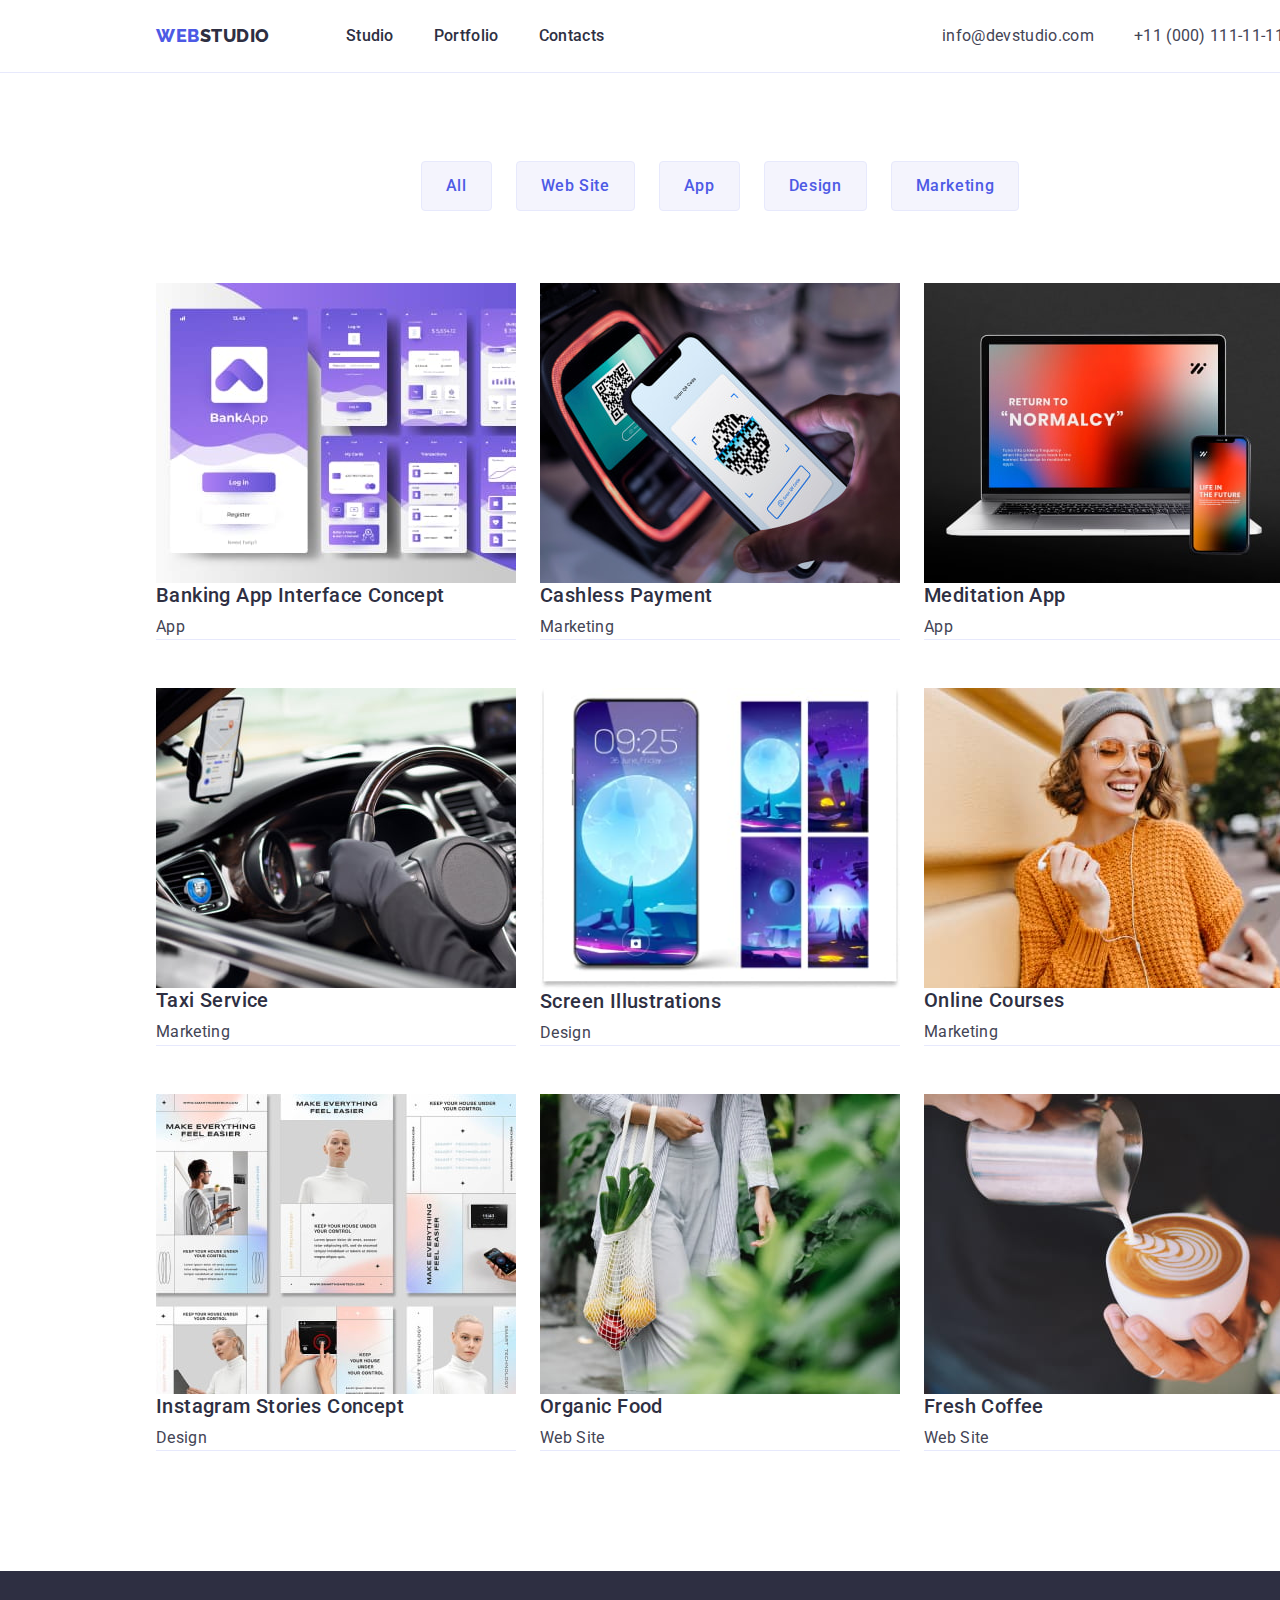
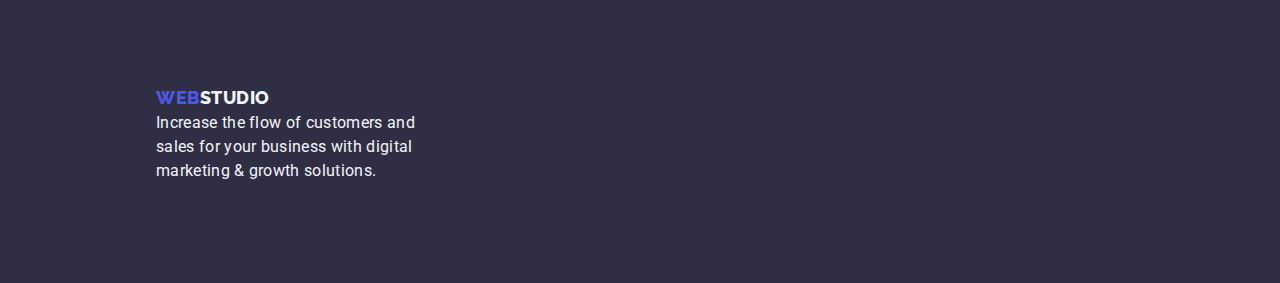
==== commit 03266429: "dz3-change-portfolio" ====
--- a/portfolio.html
+++ b/portfolio.html
@@ -19,9 +19,9 @@
     <link rel="stylesheet" href="./css/styles.css" />
   </head>
   <body>
-    
-        <!-- header and navigation -->
-       <div class="container wrap">
+    <!-- header and navigation -->
+    <header class="page-header">
+      <div class="container wrap">
         <nav class="header-nav">
           <a href="./index.html" class="logo link"
             >Web<span class="logo-studio">Studio</span></a
@@ -56,149 +56,165 @@
         </address>
       </div>
     </header>
-      <!-- main content-->
-      <main>
-                 <section class="work">
-             <div class="container">
-            <h1 class="work-title" hidden>Our work</h1>
-
-            <ul class="list work-btn">
-              <li class="btn-item">
-                <button type="button" class="btn">All</button>
-              </li>
-              <li class="btn-item">
-                <button type="button" class="btn">Web Site</button>
-              </li>
-              <li class="btn-item">
-                <button type="button" class="btn">App</button>
-              </li>
-              <li class="btn-item">
-                <button type="button" class="btn">Design</button>
-              </li>
-              <li class="btn-item">
-                <button type="button" class="btn">Marketing</button>
-              </li>
-            </ul>
-
-            <ul class="list work-list">
-              <li class="project-card">
-                <a href="" class="link"
-                  ><img
-                    src="./images/filter-maket/img-5.jpg"
-                    alt="Banking App Interface Concept"
-                    width="360"
-                    class="all-img"
-                  />
+    <!-- main content-->
+    <main>
+      <section class="work">
+        <div class="container">
+          <h1 class="work-title" hidden>Our work</h1>
+
+          <ul class="list work-btn">
+            <li class="btn-item">
+              <button type="button" class="btn">All</button>
+            </li>
+            <li class="btn-item">
+              <button type="button" class="btn">Web Site</button>
+            </li>
+            <li class="btn-item">
+              <button type="button" class="btn">App</button>
+            </li>
+            <li class="btn-item">
+              <button type="button" class="btn">Design</button>
+            </li>
+            <li class="btn-item">
+              <button type="button" class="btn">Marketing</button>
+            </li>
+          </ul>
+
+          <ul class="list work-list">
+            <li class="project-card">
+              <a href="" class="link"
+                ><img
+                  src="./images/filter-maket/img-5.jpg"
+                  alt="Banking App Interface Concept"
+                  width="360"
+                  class="all-img"
+                />
+                <div class="work-box">
                   <h2 class="title">Banking App Interface Concept</h2>
                   <p class="text">App</p>
-                </a>
-              </li>
-              <li class="project-card">
-                <a href="" class="link"
-                  ><img
-                    src="./images/filter-maket/img-6.jpg"
-                    alt="Cashless Payment"
-                    width="360"
-                    class="all-img"
-                  />
+                </div>
+              </a>
+            </li>
+            <li class="project-card">
+              <a href="" class="link"
+                ><img
+                  src="./images/filter-maket/img-6.jpg"
+                  alt="Cashless Payment"
+                  width="360"
+                  class="all-img"
+                />
+                <div class="work-box">
                   <h2 class="title">Cashless Payment</h2>
                   <p class="text">Marketing</p>
-                </a>
-              </li>
-
-              <li class="project-card">
-                <a href="" class="link"
-                  ><img
-                    src="./images/filter-maket/img-7.jpg"
-                    alt="Meditation App"
-                    width="360"
-                    class="all-img"
-                  />
+                </div>
+              </a>
+            </li>
+
+            <li class="project-card">
+              <a href="" class="link"
+                ><img
+                  src="./images/filter-maket/img-7.jpg"
+                  alt="Meditation App"
+                  width="360"
+                  class="all-img"
+                />
+                <div class="work-box">
                   <h2 class="title">Meditation App</h2>
-                  <p class="text">App</p></a
-                >
-              </li>
-              <li class="project-card">
-                <a href="" class="link"
-                  ><img
-                    src="./images/filter-maket/img-8.jpg"
-                    alt="Taxi Service"
-                    width="360"
-                    class="all-img"
-                  />
+                  <p class="text">App</p>
+                </div>
+              </a>
+            </li>
+            <li class="project-card">
+              <a href="" class="link"
+                ><img
+                  src="./images/filter-maket/img-8.jpg"
+                  alt="Taxi Service"
+                  width="360"
+                  class="all-img"
+                />
+                <div class="work-box">
                   <h2 class="title">Taxi Service</h2>
-                  <p class="text">Marketing</p></a
-                >
-              </li>
-              <li class="project-card">
-                <a href="" class="link"
-                  ><img
-                    src="./images/filter-maket/img-9.jpg"
-                    alt="Screen Illustrations"
-                    width="360"
-                    class="all-img"
-                  />
+                  <p class="text">Marketing</p>
+                </div>
+              </a>
+            </li>
+            <li class="project-card">
+              <a href="" class="link"
+                ><img
+                  src="./images/filter-maket/img-9.jpg"
+                  alt="Screen Illustrations"
+                  width="360"
+                  class="all-img"
+                />
+                <div class="work-box">
                   <h2 class="title">Screen Illustrations</h2>
-                  <p class="text">Design</p></a
-                >
-              </li>
-              <li class="project-card">
-                <a href="" class="link"
-                  ><img
-                    src="./images/filter-maket/img-10.jpg"
-                    alt="Online Courses"
-                    width="360"
-                    class="all-img"
-                  />
+                  <p class="text">Design</p>
+                </div>
+              </a>
+            </li>
+            <li class="project-card">
+              <a href="" class="link"
+                ><img
+                  src="./images/filter-maket/img-10.jpg"
+                  alt="Online Courses"
+                  width="360"
+                  class="all-img"
+                />
+                <div class="work-box">
                   <h2 class="title">Online Courses</h2>
                   <p class="text">Marketing</p>
-                </a>
-              </li>
-
-              <li class="project-card">
-                <a href="" class="link"
-                  ><img
-                    src="./images/filter-maket/img-11.jpg"
-                    alt="Instagram Stories Concept"
-                    width="360"
-                    class="all-img"
-                  />
+                </div>
+              </a>
+            </li>
+
+            <li class="project-card">
+              <a href="" class="link"
+                ><img
+                  src="./images/filter-maket/img-11.jpg"
+                  alt="Instagram Stories Concept"
+                  width="360"
+                  class="all-img"
+                />
+                <div class="work-box">
                   <h2 class="title">Instagram Stories Concept</h2>
-                  <p class="text">Design</p></a
-                >
-              </li>
-              <li class="project-card">
-                <a href="" class="link"
-                  ><img
-                    src="./images/filter-maket/img-12.jpg"
-                    alt="Organic Food"
-                    width="360"
-                    class="all-img"
-                  />
+                  <p class="text">Design</p>
+                </div>
+              </a>
+            </li>
+            <li class="project-card">
+              <a href="" class="link"
+                ><img
+                  src="./images/filter-maket/img-12.jpg"
+                  alt="Organic Food"
+                  width="360"
+                  class="all-img"
+                />
+                <div class="work-box">
                   <h2 class="title">Organic Food</h2>
-                  <p class="text">Web Site</p></a
-                >
-              </li>
-              <li class="project-card">
-                <a href="" class="link"
-                  ><img
-                    src="./images/filter-maket/img-13.jpg"
-                    alt="Fresh Coffee"
-                    width="360"
-                    class="all-img"
-                  />
-
+                  <p class="text">Web Site</p>
+                </div>
+              </a>
+            </li>
+            <li class="project-card">
+              <a href="" class="link"
+                ><img
+                  src="./images/filter-maket/img-13.jpg"
+                  alt="Fresh Coffee"
+                  width="360"
+                  class="all-img"
+                />
+                <div class="work-box">
                   <h2 class="title">Fresh Coffee</h2>
-                  <p class="text">Web Site</p></a
-                >
-              </li>
-            </ul>
-            </div>
-          </section>
-        
-      </main>
-      <!-- Footer -->
-      <footer class="footer">
+                  <p class="text">Web Site</p>
+                </div>
+              </a>
+            </li>
+          </ul>
+        </div>
+      </section>
+    </main>
+    <!-- Footer -->
+    <footer class="footer">
       <div class="container">
         <a href="./index.html" class="footer-logo logo link"
           >Web<span class="logo-studio">Studio</span></a
@@ -209,5 +225,5 @@
         </p>
       </div>
     </footer>
-     </body>
+  </body>
 </html>
--- a/css/styles.css
+++ b/css/styles.css
@@ -90,7 +90,7 @@
 /* Logo */
 
 .logo {
-  display: block;
+  display: inline-block;
   margin-right: 76px;
 
   color: var(--accent-color);
@@ -216,9 +216,6 @@
 .section-approaches {
   padding-bottom: 0;
 }
-.section-approaches .title {
-  margin-top: 0;
-}
 
 .section-title {
   margin-bottom: var(--sections-title-margen);
@@ -256,14 +253,13 @@
 }
 
 .title {
-  /* margin-top: var(--title-margen);
-  margin-bottom: var(--title-margen-bottom); */
+  /* margin-top: var(--title-margen);*/
+  margin-bottom: var(--title-margen-bottom);
 
   font-weight: 500;
   font-size: 20px;
   line-height: 1.2;
   letter-spacing: 0.02em;
-  /* outline: 1px solid fuchsia; */
 }
 
 /* section our-team*/
@@ -282,17 +278,15 @@
 
 .card-item {
   display: block;
-  border-radius: 0px 0px 4px 4px;
 
   background-color: var(--hero-text-color);
 }
 .card-box {
   padding: 32px 16px;
+  border-radius: 0px 0px 4px 4px;
 }
 .text {
   color: var(--primari-text-color);
-
-  /* outline: 1px solid gold; */
 }
 .text-center {
   text-align: center;
@@ -310,9 +304,11 @@
 .footer-logo .logo-studio {
   color: var(--section-our-team-color);
 }
+.footer-logo {
+  margin-top: 16px;
+}
 
 .content {
-  margin-top: 16px;
   max-width: 264px;
 }
 /**
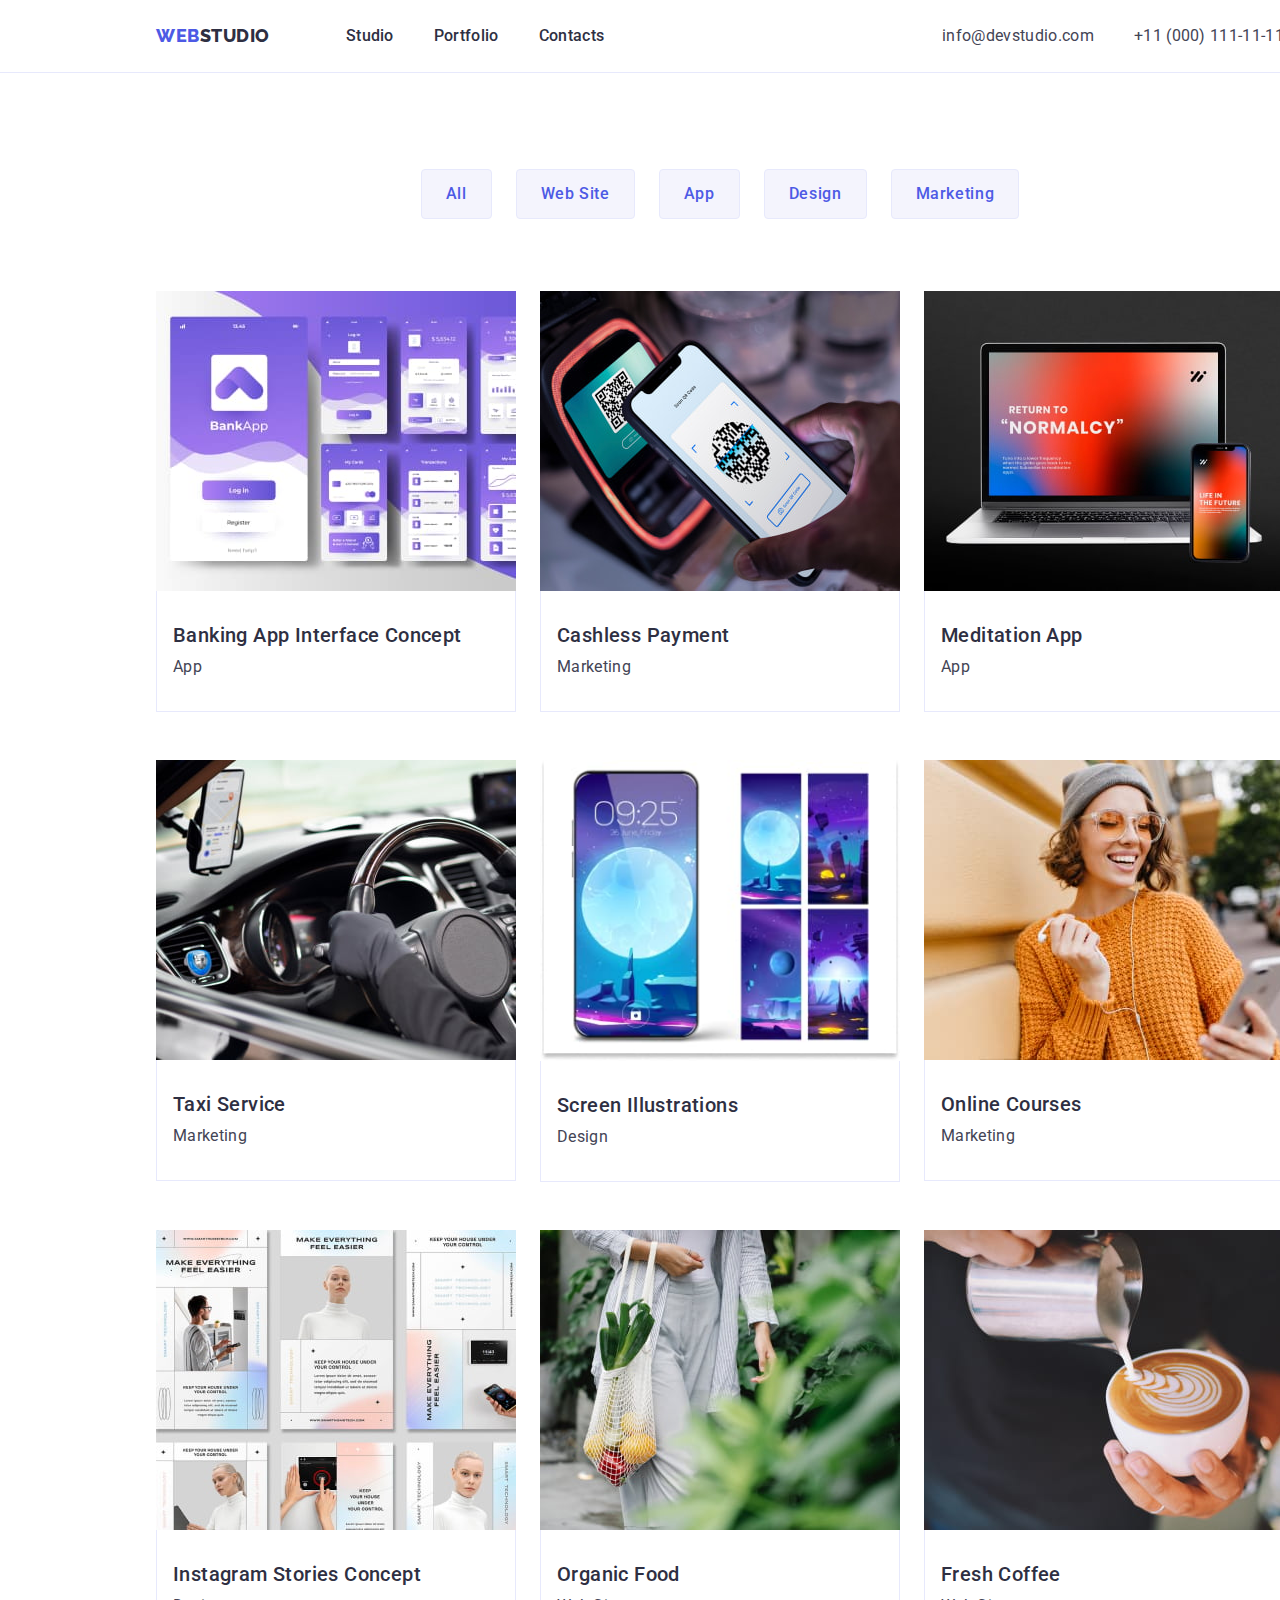
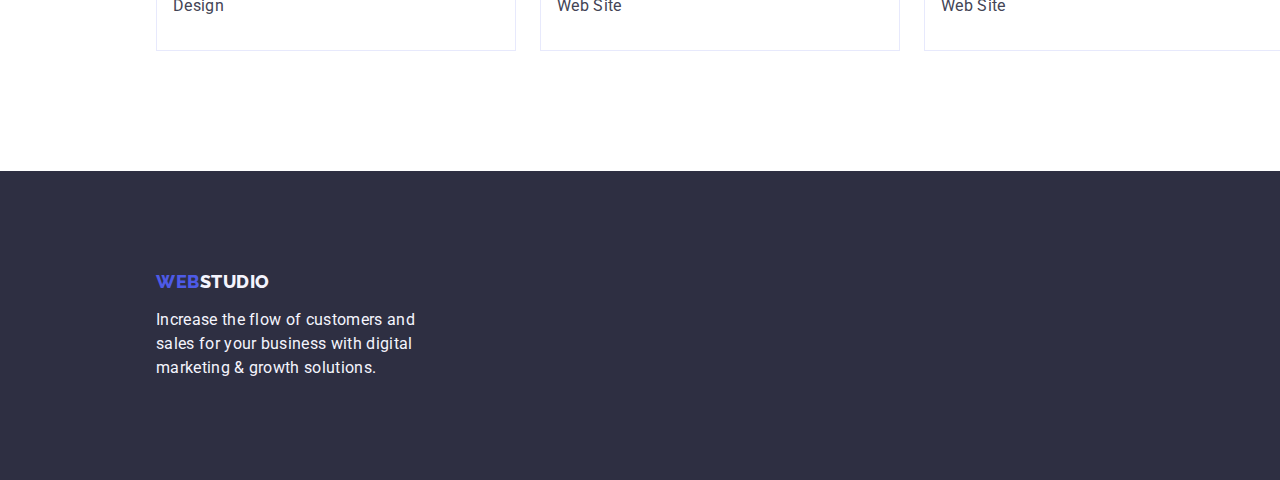
==== commit 4c040467: "dz3-chenge-wrapper" ====
--- a/portfolio.html
+++ b/portfolio.html
@@ -19,211 +19,213 @@
     <link rel="stylesheet" href="./css/styles.css" />
   </head>
   <body>
-    <!-- header and navigation -->
-    <header class="page-header">
-      <div class="container wrap">
-        <nav class="header-nav">
-          <a href="./index.html" class="logo link"
+    <div class="wrapper">
+      <!-- header and navigation -->
+      <header class="page-header">
+        <div class="container wrap">
+          <nav class="header-nav">
+            <a href="./index.html" class="logo link"
+              >Web<span class="logo-studio">Studio</span></a
+            >
+
+            <ul class="site-nav list">
+              <li class="address-item">
+                <a href="./index.html" class="link">Studio</a>
+              </li>
+              <li class="address-item">
+                <a href="./portfolio.html" class="link">Portfolio</a>
+              </li>
+              <li class="address-item">
+                <a href="" class="link">Contacts</a>
+              </li>
+            </ul>
+          </nav>
+
+          <address class="header-address">
+            <ul class="auth-nav list link">
+              <li class="address-item">
+                <a href="mailto:info@devstudio.com" class="contacts link"
+                  >info@devstudio.com</a
+                >
+              </li>
+              <li class="address-item">
+                <a href="tel:+110001111111" class="contacts link"
+                  >+11 (000) 111-11-11</a
+                >
+              </li>
+            </ul>
+          </address>
+        </div>
+      </header>
+      <!-- main content-->
+      <main>
+        <section class="work">
+          <div class="container">
+            <h1 class="work-title" hidden>Our work</h1>
+
+            <ul class="list work-btn">
+              <li class="btn-item">
+                <button type="button" class="btn">All</button>
+              </li>
+              <li class="btn-item">
+                <button type="button" class="btn">Web Site</button>
+              </li>
+              <li class="btn-item">
+                <button type="button" class="btn">App</button>
+              </li>
+              <li class="btn-item">
+                <button type="button" class="btn">Design</button>
+              </li>
+              <li class="btn-item">
+                <button type="button" class="btn">Marketing</button>
+              </li>
+            </ul>
+
+            <ul class="list work-list">
+              <li class="project-card">
+                <a href="" class="link"
+                  ><img
+                    src="./images/filter-maket/img-5.jpg"
+                    alt="Banking App Interface Concept"
+                    width="360"
+                    class="all-img"
+                  />
+                  <div class="work-box">
+                    <h2 class="title">Banking App Interface Concept</h2>
+                    <p class="text">App</p>
+                  </div>
+                </a>
+              </li>
+              <li class="project-card">
+                <a href="" class="link"
+                  ><img
+                    src="./images/filter-maket/img-6.jpg"
+                    alt="Cashless Payment"
+                    width="360"
+                    class="all-img"
+                  />
+                  <div class="work-box">
+                    <h2 class="title">Cashless Payment</h2>
+                    <p class="text">Marketing</p>
+                  </div>
+                </a>
+              </li>
+
+              <li class="project-card">
+                <a href="" class="link"
+                  ><img
+                    src="./images/filter-maket/img-7.jpg"
+                    alt="Meditation App"
+                    width="360"
+                    class="all-img"
+                  />
+                  <div class="work-box">
+                    <h2 class="title">Meditation App</h2>
+                    <p class="text">App</p>
+                  </div>
+                </a>
+              </li>
+              <li class="project-card">
+                <a href="" class="link"
+                  ><img
+                    src="./images/filter-maket/img-8.jpg"
+                    alt="Taxi Service"
+                    width="360"
+                    class="all-img"
+                  />
+                  <div class="work-box">
+                    <h2 class="title">Taxi Service</h2>
+                    <p class="text">Marketing</p>
+                  </div>
+                </a>
+              </li>
+              <li class="project-card">
+                <a href="" class="link"
+                  ><img
+                    src="./images/filter-maket/img-9.jpg"
+                    alt="Screen Illustrations"
+                    width="360"
+                    class="all-img"
+                  />
+                  <div class="work-box">
+                    <h2 class="title">Screen Illustrations</h2>
+                    <p class="text">Design</p>
+                  </div>
+                </a>
+              </li>
+              <li class="project-card">
+                <a href="" class="link"
+                  ><img
+                    src="./images/filter-maket/img-10.jpg"
+                    alt="Online Courses"
+                    width="360"
+                    class="all-img"
+                  />
+                  <div class="work-box">
+                    <h2 class="title">Online Courses</h2>
+                    <p class="text">Marketing</p>
+                  </div>
+                </a>
+              </li>
+
+              <li class="project-card">
+                <a href="" class="link"
+                  ><img
+                    src="./images/filter-maket/img-11.jpg"
+                    alt="Instagram Stories Concept"
+                    width="360"
+                    class="all-img"
+                  />
+                  <div class="work-box">
+                    <h2 class="title">Instagram Stories Concept</h2>
+                    <p class="text">Design</p>
+                  </div>
+                </a>
+              </li>
+              <li class="project-card">
+                <a href="" class="link"
+                  ><img
+                    src="./images/filter-maket/img-12.jpg"
+                    alt="Organic Food"
+                    width="360"
+                    class="all-img"
+                  />
+                  <div class="work-box">
+                    <h2 class="title">Organic Food</h2>
+                    <p class="text">Web Site</p>
+                  </div>
+                </a>
+              </li>
+              <li class="project-card">
+                <a href="" class="link"
+                  ><img
+                    src="./images/filter-maket/img-13.jpg"
+                    alt="Fresh Coffee"
+                    width="360"
+                    class="all-img"
+                  />
+                  <div class="work-box">
+                    <h2 class="title">Fresh Coffee</h2>
+                    <p class="text">Web Site</p>
+                  </div>
+                </a>
+              </li>
+            </ul>
+          </div>
+        </section>
+      </main>
+      <!-- Footer -->
+      <footer class="footer">
+        <div class="container">
+          <a href="./index.html" class="footer-logo logo link"
             >Web<span class="logo-studio">Studio</span></a
           >
-
-          <ul class="site-nav list">
-            <li class="address-item">
-              <a href="./index.html" class="link">Studio</a>
-            </li>
-            <li class="address-item">
-              <a href="./portfolio.html" class="link">Portfolio</a>
-            </li>
-            <li class="address-item">
-              <a href="" class="link">Contacts</a>
-            </li>
-          </ul>
-        </nav>
-
-        <address class="header-address">
-          <ul class="auth-nav list link">
-            <li class="address-item">
-              <a href="mailto:info@devstudio.com" class="contacts link"
-                >info@devstudio.com</a
-              >
-            </li>
-            <li class="address-item">
-              <a href="tel:+110001111111" class="contacts link"
-                >+11 (000) 111-11-11</a
-              >
-            </li>
-          </ul>
-        </address>
-      </div>
-    </header>
-    <!-- main content-->
-    <main>
-      <section class="work">
-        <div class="container">
-          <h1 class="work-title" hidden>Our work</h1>
-
-          <ul class="list work-btn">
-            <li class="btn-item">
-              <button type="button" class="btn">All</button>
-            </li>
-            <li class="btn-item">
-              <button type="button" class="btn">Web Site</button>
-            </li>
-            <li class="btn-item">
-              <button type="button" class="btn">App</button>
-            </li>
-            <li class="btn-item">
-              <button type="button" class="btn">Design</button>
-            </li>
-            <li class="btn-item">
-              <button type="button" class="btn">Marketing</button>
-            </li>
-          </ul>
-
-          <ul class="list work-list">
-            <li class="project-card">
-              <a href="" class="link"
-                ><img
-                  src="./images/filter-maket/img-5.jpg"
-                  alt="Banking App Interface Concept"
-                  width="360"
-                  class="all-img"
-                />
-                <div class="work-box">
-                  <h2 class="title">Banking App Interface Concept</h2>
-                  <p class="text">App</p>
-                </div>
-              </a>
-            </li>
-            <li class="project-card">
-              <a href="" class="link"
-                ><img
-                  src="./images/filter-maket/img-6.jpg"
-                  alt="Cashless Payment"
-                  width="360"
-                  class="all-img"
-                />
-                <div class="work-box">
-                  <h2 class="title">Cashless Payment</h2>
-                  <p class="text">Marketing</p>
-                </div>
-              </a>
-            </li>
-
-            <li class="project-card">
-              <a href="" class="link"
-                ><img
-                  src="./images/filter-maket/img-7.jpg"
-                  alt="Meditation App"
-                  width="360"
-                  class="all-img"
-                />
-                <div class="work-box">
-                  <h2 class="title">Meditation App</h2>
-                  <p class="text">App</p>
-                </div>
-              </a>
-            </li>
-            <li class="project-card">
-              <a href="" class="link"
-                ><img
-                  src="./images/filter-maket/img-8.jpg"
-                  alt="Taxi Service"
-                  width="360"
-                  class="all-img"
-                />
-                <div class="work-box">
-                  <h2 class="title">Taxi Service</h2>
-                  <p class="text">Marketing</p>
-                </div>
-              </a>
-            </li>
-            <li class="project-card">
-              <a href="" class="link"
-                ><img
-                  src="./images/filter-maket/img-9.jpg"
-                  alt="Screen Illustrations"
-                  width="360"
-                  class="all-img"
-                />
-                <div class="work-box">
-                  <h2 class="title">Screen Illustrations</h2>
-                  <p class="text">Design</p>
-                </div>
-              </a>
-            </li>
-            <li class="project-card">
-              <a href="" class="link"
-                ><img
-                  src="./images/filter-maket/img-10.jpg"
-                  alt="Online Courses"
-                  width="360"
-                  class="all-img"
-                />
-                <div class="work-box">
-                  <h2 class="title">Online Courses</h2>
-                  <p class="text">Marketing</p>
-                </div>
-              </a>
-            </li>
-
-            <li class="project-card">
-              <a href="" class="link"
-                ><img
-                  src="./images/filter-maket/img-11.jpg"
-                  alt="Instagram Stories Concept"
-                  width="360"
-                  class="all-img"
-                />
-                <div class="work-box">
-                  <h2 class="title">Instagram Stories Concept</h2>
-                  <p class="text">Design</p>
-                </div>
-              </a>
-            </li>
-            <li class="project-card">
-              <a href="" class="link"
-                ><img
-                  src="./images/filter-maket/img-12.jpg"
-                  alt="Organic Food"
-                  width="360"
-                  class="all-img"
-                />
-                <div class="work-box">
-                  <h2 class="title">Organic Food</h2>
-                  <p class="text">Web Site</p>
-                </div>
-              </a>
-            </li>
-            <li class="project-card">
-              <a href="" class="link"
-                ><img
-                  src="./images/filter-maket/img-13.jpg"
-                  alt="Fresh Coffee"
-                  width="360"
-                  class="all-img"
-                />
-                <div class="work-box">
-                  <h2 class="title">Fresh Coffee</h2>
-                  <p class="text">Web Site</p>
-                </div>
-              </a>
-            </li>
-          </ul>
+          <p class="content">
+            Increase the flow of customers and sales for your business with
+            digital marketing & growth solutions.
+          </p>
         </div>
-      </section>
-    </main>
-    <!-- Footer -->
-    <footer class="footer">
-      <div class="container">
-        <a href="./index.html" class="footer-logo logo link"
-          >Web<span class="logo-studio">Studio</span></a
-        >
-        <p class="content">
-          Increase the flow of customers and sales for your business with
-          digital marketing & growth solutions.
-        </p>
-      </div>
-    </footer>
+      </footer>
+    </div>
   </body>
 </html>
--- a/css/styles.css
+++ b/css/styles.css
@@ -18,11 +18,6 @@
   --footer-padding-work: 120px;
 }
 body {
-  /* width: 1440px; */
-  width: 1440px;
-  margin-left: auto;
-  margin-right: auto;
-
   color: var(--primari-text-color);
   background-color: var(--hero-text-color);
   font-family: "Roboto", sans-serif;
@@ -31,19 +26,21 @@
   line-height: 1.5;
   letter-spacing: 0.02em;
 }
-
+.wrapper {
+  width: 1440px;
+  margin-left: auto;
+  margin-right: auto;
+}
 .container {
   margin-left: auto;
   margin-right: auto;
   padding-left: 15px;
   padding-right: 15px;
   width: 1158px;
-
-  /* outline: 2px solid tomato; */
 }
 .wrap {
   display: flex;
-  align-items: center;
+  /* align-items: center; */
 }
 
 h1,
@@ -57,13 +54,11 @@
 
 .list {
   list-style: none;
-  margin: 0;
-  padding: 0;
 }
 .link {
   text-decoration: none;
   margin: 0;
-  padding: 0;
+  /* padding: 0; */
 }
 .all-img {
   display: block;
@@ -78,7 +73,6 @@
 */
 .page-header {
   border-bottom: 1px solid #e7e9fc;
-  /* outline: 2px solid blue; */
 }
 
 .header-nav {
@@ -101,8 +95,6 @@
   letter-spacing: 0.03em;
   text-transform: uppercase;
   text-decoration: none;
-
-  /* background: #434455; */
 }
 .logo-studio {
   color: var(--title-text-color);
@@ -123,10 +115,6 @@
   color: var(--title-text-color);
   font-weight: 500;
 }
-
-/* .link.active-page {
-  color: var(--accent-color);
-} */
 
 .site-nav .link:hover,
 .site-nav .link:focus,
@@ -138,16 +126,11 @@
 
 .header-address {
   font-style: normal;
-  /* margin-left: auto; */
 }
 .auth-nav {
   display: flex;
   gap: 40px;
 }
-
-/* .address-item + .address-item {
-  margin-left: 40px;
-} */
 
 .auth-nav .contacts {
   display: block;
@@ -177,8 +160,6 @@
   font-size: 56px;
   line-height: 1.07;
   letter-spacing: 0.02em;
-
-  /* text-align: center; */
 }
 /* button */
 .but {
@@ -209,14 +190,15 @@
 .section {
   /* padding-top: var(--section-padding);
   padding-bottom: var(--section-padding); */
-
   padding: 120px 0 120px 0;
 }
 
 .section-approaches {
-  padding-bottom: 0;
-}
-
+  padding: 120px 0;
+}
+.section-projects {
+  padding-top: 0;
+}
 .section-title {
   margin-bottom: var(--sections-title-margen);
 
@@ -253,7 +235,6 @@
 }
 
 .title {
-  /* margin-top: var(--title-margen);*/
   margin-bottom: var(--title-margen-bottom);
 
   font-weight: 500;
@@ -271,11 +252,6 @@
   display: flex;
   gap: 24px;
 }
-
-/* .card-item:not(:last-child) {
-  margin-right: 24px;
-} */
-
 .card-item {
   display: block;
 
@@ -305,7 +281,7 @@
   color: var(--section-our-team-color);
 }
 .footer-logo {
-  margin-top: 16px;
+  margin-bottom: 16px;
 }
 
 .content {
@@ -317,25 +293,15 @@
   |============================
 */
 .work {
-  padding-bottom: var(--footer-padding-work);
-
-  /* outline: 2px solid indigo; */
+  padding: 96px 0 120px 0;
 }
 .work-btn {
   display: flex;
-  /* gap: 30px; */
+  margin-bottom: 72px;
+  gap: 24px;
   justify-content: center;
-  /* outline: 2px solid black; */
-}
-.btn-item:not(:last-child) {
-  margin-right: 24px;
-
-  /* outline: 3px solid black; */
-}
-.btn-item {
-  padding-top: var(--btn-padding);
-  padding-bottom: var(--btn-padding-botoom);
-}
+}
+
 .btn {
   display: inline-block;
   min-width: auto;
@@ -352,39 +318,34 @@
   text-align: center;
   border: 1px solid #e7e9fc;
   border-radius: 4px;
-
-  /* outline: 2px solid red; */
 }
 
 .btn:hover,
 .btn:focus {
   color: var(--hero-text-color);
   background-color: var(--hover-color);
-  border: transparent;
+  border: 1px solid transparent;
 }
 
 .work-list {
   display: block;
   display: flex;
   flex-wrap: wrap;
-
-  margin-left: calc(-1 * var(--card-set-gap));
-  margin-top: calc(-1 * var(--card-set-gap));
-  margin-bottom: calc(-1 * var(--card-set-gap));
-
-  /* outline: 8px solid green; */
+  gap: 24px;
+  row-gap: 48px;
 }
 
 .project-card {
-  flex-basis: calc(100% / 3 - var(--card-set-gap));
-  /* width: 360px; */
-  margin-left: var(--card-set-gap);
-  margin-top: var(--card-set-gap);
-  margin-bottom: var(--card-set-gap);
+  width: calc((100% - 48px) / 3);
+}
+.work-box {
+  padding: 32px 16px;
 
   border-bottom: 1px solid #e7e9fc;
-  /* background-color: blue; */
-}
+  border-left: 1px solid #e7e9fc;
+  border-right: 1px solid #e7e9fc;
+}
+
 /* .address-item {
   margin-right: 40px;
 }
@@ -395,3 +356,21 @@
 /* .address-item:not(:last-child) {
   margin-right: 40px;
 } */
+
+/* margin-left: calc(-1 * var(--card-set-gap));
+  margin-top: calc(-1 * var(--card-set-gap));
+  margin-bottom: calc(-1 * var(--card-set-gap)); */
+
+/* .btn-item:not(:last-child) {
+  margin-right: 24px;
+} */
+/* margin-left: var(--card-set-gap);
+  margin-top: var(--card-set-gap);
+  margin-bottom: var(--card-set-gap); */
+
+/* .card-item:not(:last-child) {
+  margin-right: 24px;
+} */
+/* .address-item + .address-item {
+  margin-left: 40px;
+} */
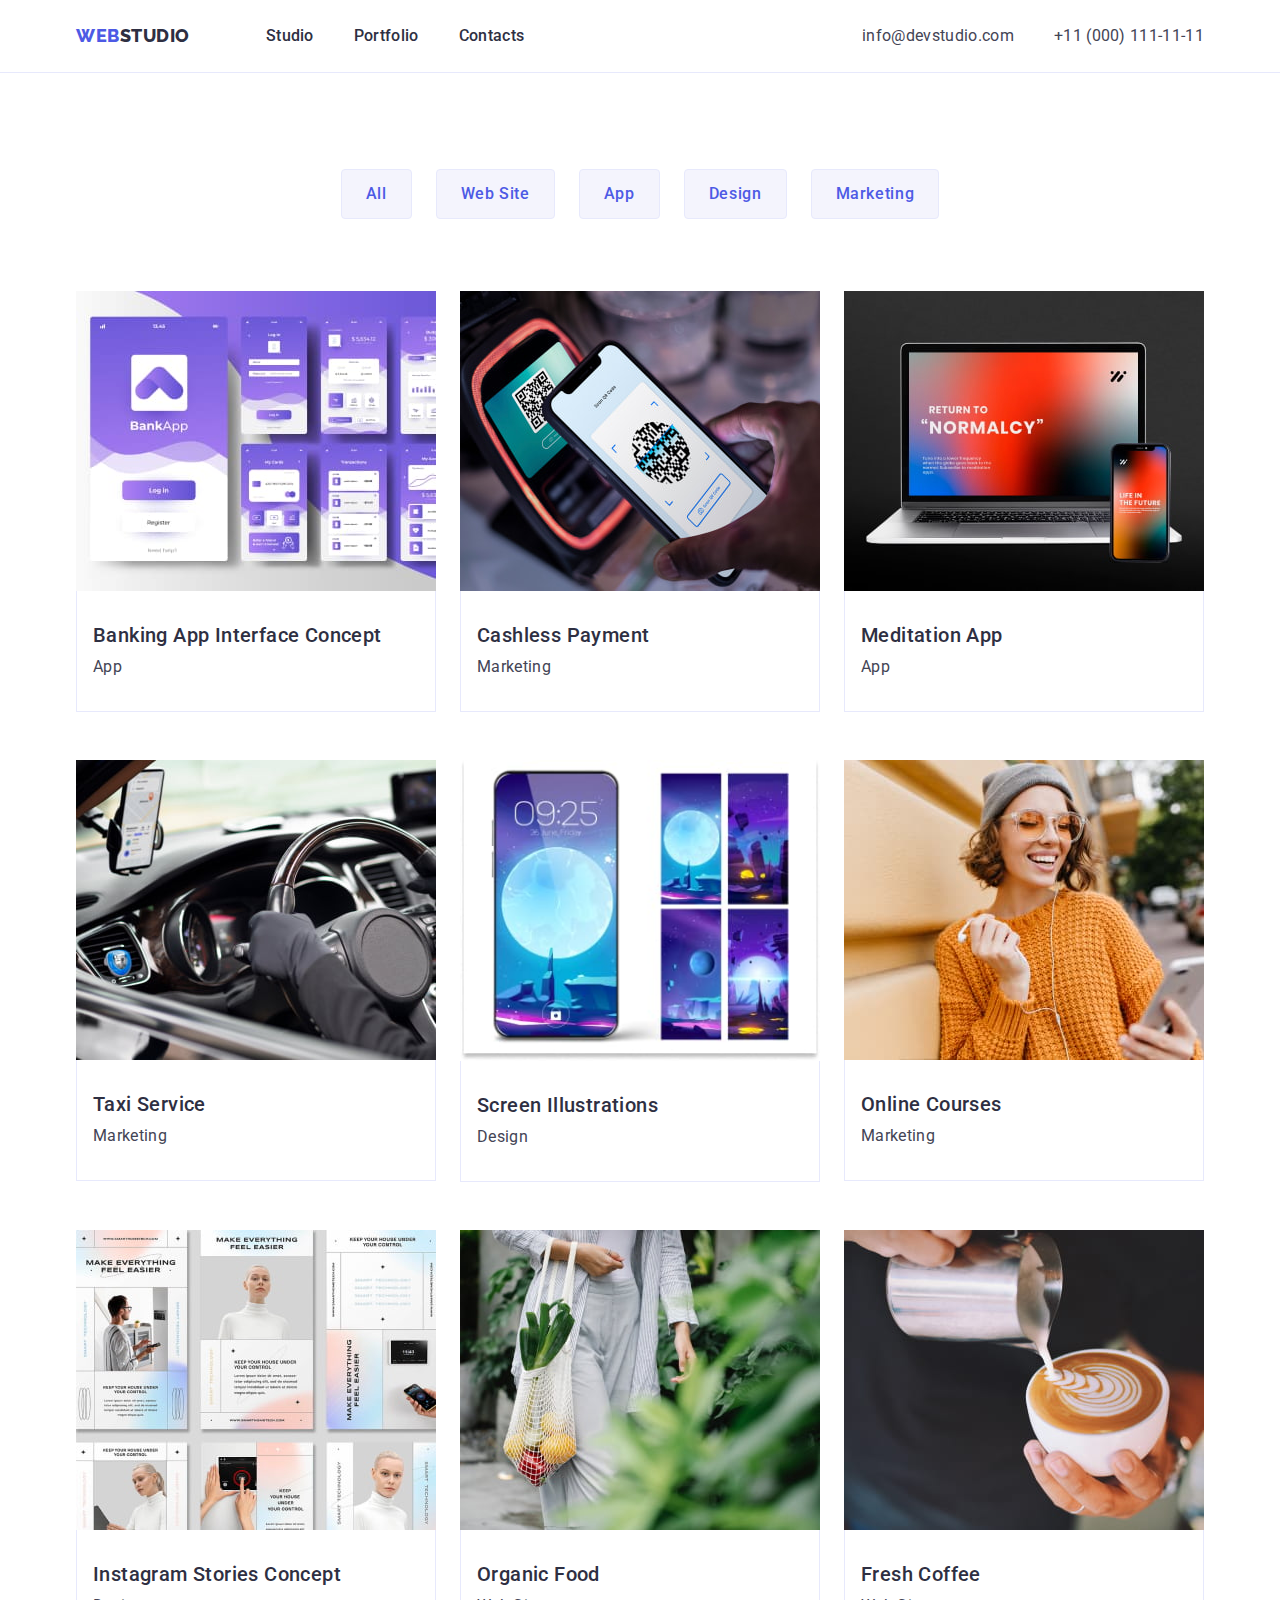
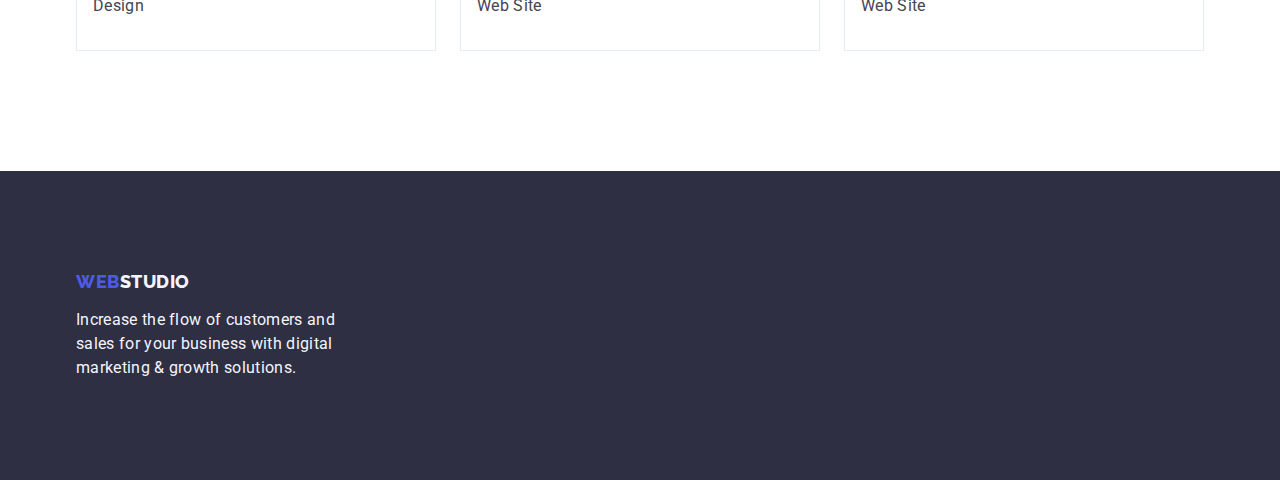
==== commit 57fdfd81: "dz3-change-wrapper-del" ====
--- a/portfolio.html
+++ b/portfolio.html
@@ -19,213 +19,211 @@
     <link rel="stylesheet" href="./css/styles.css" />
   </head>
   <body>
-    <div class="wrapper">
-      <!-- header and navigation -->
-      <header class="page-header">
-        <div class="container wrap">
-          <nav class="header-nav">
-            <a href="./index.html" class="logo link"
-              >Web<span class="logo-studio">Studio</span></a
-            >
-
-            <ul class="site-nav list">
-              <li class="address-item">
-                <a href="./index.html" class="link">Studio</a>
-              </li>
-              <li class="address-item">
-                <a href="./portfolio.html" class="link">Portfolio</a>
-              </li>
-              <li class="address-item">
-                <a href="" class="link">Contacts</a>
-              </li>
-            </ul>
-          </nav>
-
-          <address class="header-address">
-            <ul class="auth-nav list link">
-              <li class="address-item">
-                <a href="mailto:info@devstudio.com" class="contacts link"
-                  >info@devstudio.com</a
-                >
-              </li>
-              <li class="address-item">
-                <a href="tel:+110001111111" class="contacts link"
-                  >+11 (000) 111-11-11</a
-                >
-              </li>
-            </ul>
-          </address>
-        </div>
-      </header>
-      <!-- main content-->
-      <main>
-        <section class="work">
-          <div class="container">
-            <h1 class="work-title" hidden>Our work</h1>
-
-            <ul class="list work-btn">
-              <li class="btn-item">
-                <button type="button" class="btn">All</button>
-              </li>
-              <li class="btn-item">
-                <button type="button" class="btn">Web Site</button>
-              </li>
-              <li class="btn-item">
-                <button type="button" class="btn">App</button>
-              </li>
-              <li class="btn-item">
-                <button type="button" class="btn">Design</button>
-              </li>
-              <li class="btn-item">
-                <button type="button" class="btn">Marketing</button>
-              </li>
-            </ul>
-
-            <ul class="list work-list">
-              <li class="project-card">
-                <a href="" class="link"
-                  ><img
-                    src="./images/filter-maket/img-5.jpg"
-                    alt="Banking App Interface Concept"
-                    width="360"
-                    class="all-img"
-                  />
-                  <div class="work-box">
-                    <h2 class="title">Banking App Interface Concept</h2>
-                    <p class="text">App</p>
-                  </div>
-                </a>
-              </li>
-              <li class="project-card">
-                <a href="" class="link"
-                  ><img
-                    src="./images/filter-maket/img-6.jpg"
-                    alt="Cashless Payment"
-                    width="360"
-                    class="all-img"
-                  />
-                  <div class="work-box">
-                    <h2 class="title">Cashless Payment</h2>
-                    <p class="text">Marketing</p>
-                  </div>
-                </a>
-              </li>
-
-              <li class="project-card">
-                <a href="" class="link"
-                  ><img
-                    src="./images/filter-maket/img-7.jpg"
-                    alt="Meditation App"
-                    width="360"
-                    class="all-img"
-                  />
-                  <div class="work-box">
-                    <h2 class="title">Meditation App</h2>
-                    <p class="text">App</p>
-                  </div>
-                </a>
-              </li>
-              <li class="project-card">
-                <a href="" class="link"
-                  ><img
-                    src="./images/filter-maket/img-8.jpg"
-                    alt="Taxi Service"
-                    width="360"
-                    class="all-img"
-                  />
-                  <div class="work-box">
-                    <h2 class="title">Taxi Service</h2>
-                    <p class="text">Marketing</p>
-                  </div>
-                </a>
-              </li>
-              <li class="project-card">
-                <a href="" class="link"
-                  ><img
-                    src="./images/filter-maket/img-9.jpg"
-                    alt="Screen Illustrations"
-                    width="360"
-                    class="all-img"
-                  />
-                  <div class="work-box">
-                    <h2 class="title">Screen Illustrations</h2>
-                    <p class="text">Design</p>
-                  </div>
-                </a>
-              </li>
-              <li class="project-card">
-                <a href="" class="link"
-                  ><img
-                    src="./images/filter-maket/img-10.jpg"
-                    alt="Online Courses"
-                    width="360"
-                    class="all-img"
-                  />
-                  <div class="work-box">
-                    <h2 class="title">Online Courses</h2>
-                    <p class="text">Marketing</p>
-                  </div>
-                </a>
-              </li>
-
-              <li class="project-card">
-                <a href="" class="link"
-                  ><img
-                    src="./images/filter-maket/img-11.jpg"
-                    alt="Instagram Stories Concept"
-                    width="360"
-                    class="all-img"
-                  />
-                  <div class="work-box">
-                    <h2 class="title">Instagram Stories Concept</h2>
-                    <p class="text">Design</p>
-                  </div>
-                </a>
-              </li>
-              <li class="project-card">
-                <a href="" class="link"
-                  ><img
-                    src="./images/filter-maket/img-12.jpg"
-                    alt="Organic Food"
-                    width="360"
-                    class="all-img"
-                  />
-                  <div class="work-box">
-                    <h2 class="title">Organic Food</h2>
-                    <p class="text">Web Site</p>
-                  </div>
-                </a>
-              </li>
-              <li class="project-card">
-                <a href="" class="link"
-                  ><img
-                    src="./images/filter-maket/img-13.jpg"
-                    alt="Fresh Coffee"
-                    width="360"
-                    class="all-img"
-                  />
-                  <div class="work-box">
-                    <h2 class="title">Fresh Coffee</h2>
-                    <p class="text">Web Site</p>
-                  </div>
-                </a>
-              </li>
-            </ul>
-          </div>
-        </section>
-      </main>
-      <!-- Footer -->
-      <footer class="footer">
-        <div class="container">
-          <a href="./index.html" class="footer-logo logo link"
+    <!-- header and navigation -->
+    <header class="page-header">
+      <div class="container wrap">
+        <nav class="header-nav">
+          <a href="./index.html" class="logo link"
             >Web<span class="logo-studio">Studio</span></a
           >
-          <p class="content">
-            Increase the flow of customers and sales for your business with
-            digital marketing & growth solutions.
-          </p>
+
+          <ul class="site-nav list">
+            <li class="address-item">
+              <a href="./index.html" class="link">Studio</a>
+            </li>
+            <li class="address-item">
+              <a href="./portfolio.html" class="link">Portfolio</a>
+            </li>
+            <li class="address-item">
+              <a href="" class="link">Contacts</a>
+            </li>
+          </ul>
+        </nav>
+
+        <address class="header-address">
+          <ul class="auth-nav list link">
+            <li class="address-item">
+              <a href="mailto:info@devstudio.com" class="contacts link"
+                >info@devstudio.com</a
+              >
+            </li>
+            <li class="address-item">
+              <a href="tel:+110001111111" class="contacts link"
+                >+11 (000) 111-11-11</a
+              >
+            </li>
+          </ul>
+        </address>
+      </div>
+    </header>
+    <!-- main content-->
+    <main>
+      <section class="work">
+        <div class="container">
+          <h1 class="work-title" hidden>Our work</h1>
+
+          <ul class="list work-btn">
+            <li class="btn-item">
+              <button type="button" class="btn">All</button>
+            </li>
+            <li class="btn-item">
+              <button type="button" class="btn">Web Site</button>
+            </li>
+            <li class="btn-item">
+              <button type="button" class="btn">App</button>
+            </li>
+            <li class="btn-item">
+              <button type="button" class="btn">Design</button>
+            </li>
+            <li class="btn-item">
+              <button type="button" class="btn">Marketing</button>
+            </li>
+          </ul>
+
+          <ul class="list work-list">
+            <li class="project-card">
+              <a href="" class="link"
+                ><img
+                  src="./images/filter-maket/img-5.jpg"
+                  alt="Banking App Interface Concept"
+                  width="360"
+                  class="all-img"
+                />
+                <div class="work-box">
+                  <h2 class="title">Banking App Interface Concept</h2>
+                  <p class="text">App</p>
+                </div>
+              </a>
+            </li>
+            <li class="project-card">
+              <a href="" class="link"
+                ><img
+                  src="./images/filter-maket/img-6.jpg"
+                  alt="Cashless Payment"
+                  width="360"
+                  class="all-img"
+                />
+                <div class="work-box">
+                  <h2 class="title">Cashless Payment</h2>
+                  <p class="text">Marketing</p>
+                </div>
+              </a>
+            </li>
+
+            <li class="project-card">
+              <a href="" class="link"
+                ><img
+                  src="./images/filter-maket/img-7.jpg"
+                  alt="Meditation App"
+                  width="360"
+                  class="all-img"
+                />
+                <div class="work-box">
+                  <h2 class="title">Meditation App</h2>
+                  <p class="text">App</p>
+                </div>
+              </a>
+            </li>
+            <li class="project-card">
+              <a href="" class="link"
+                ><img
+                  src="./images/filter-maket/img-8.jpg"
+                  alt="Taxi Service"
+                  width="360"
+                  class="all-img"
+                />
+                <div class="work-box">
+                  <h2 class="title">Taxi Service</h2>
+                  <p class="text">Marketing</p>
+                </div>
+              </a>
+            </li>
+            <li class="project-card">
+              <a href="" class="link"
+                ><img
+                  src="./images/filter-maket/img-9.jpg"
+                  alt="Screen Illustrations"
+                  width="360"
+                  class="all-img"
+                />
+                <div class="work-box">
+                  <h2 class="title">Screen Illustrations</h2>
+                  <p class="text">Design</p>
+                </div>
+              </a>
+            </li>
+            <li class="project-card">
+              <a href="" class="link"
+                ><img
+                  src="./images/filter-maket/img-10.jpg"
+                  alt="Online Courses"
+                  width="360"
+                  class="all-img"
+                />
+                <div class="work-box">
+                  <h2 class="title">Online Courses</h2>
+                  <p class="text">Marketing</p>
+                </div>
+              </a>
+            </li>
+
+            <li class="project-card">
+              <a href="" class="link"
+                ><img
+                  src="./images/filter-maket/img-11.jpg"
+                  alt="Instagram Stories Concept"
+                  width="360"
+                  class="all-img"
+                />
+                <div class="work-box">
+                  <h2 class="title">Instagram Stories Concept</h2>
+                  <p class="text">Design</p>
+                </div>
+              </a>
+            </li>
+            <li class="project-card">
+              <a href="" class="link"
+                ><img
+                  src="./images/filter-maket/img-12.jpg"
+                  alt="Organic Food"
+                  width="360"
+                  class="all-img"
+                />
+                <div class="work-box">
+                  <h2 class="title">Organic Food</h2>
+                  <p class="text">Web Site</p>
+                </div>
+              </a>
+            </li>
+            <li class="project-card">
+              <a href="" class="link"
+                ><img
+                  src="./images/filter-maket/img-13.jpg"
+                  alt="Fresh Coffee"
+                  width="360"
+                  class="all-img"
+                />
+                <div class="work-box">
+                  <h2 class="title">Fresh Coffee</h2>
+                  <p class="text">Web Site</p>
+                </div>
+              </a>
+            </li>
+          </ul>
         </div>
-      </footer>
-    </div>
+      </section>
+    </main>
+    <!-- Footer -->
+    <footer class="footer">
+      <div class="container">
+        <a href="./index.html" class="footer-logo logo link"
+          >Web<span class="logo-studio">Studio</span></a
+        >
+        <p class="content">
+          Increase the flow of customers and sales for your business with
+          digital marketing & growth solutions.
+        </p>
+      </div>
+    </footer>
   </body>
 </html>
--- a/css/styles.css
+++ b/css/styles.css
@@ -40,7 +40,7 @@
 }
 .wrap {
   display: flex;
-  /* align-items: center; */
+  align-items: center;
 }
 
 h1,
@@ -281,7 +281,10 @@
   color: var(--section-our-team-color);
 }
 .footer-logo {
+  display: block;
   margin-bottom: 16px;
+
+  margin-right: auto;
 }
 
 .content {
@@ -293,6 +296,7 @@
   |============================
 */
 .work {
+  /* padding: 96px 120px; */
   padding: 96px 0 120px 0;
 }
 .work-btn {
@@ -300,6 +304,7 @@
   margin-bottom: 72px;
   gap: 24px;
   justify-content: center;
+  /* align-items: center; */
 }
 
 .btn {
